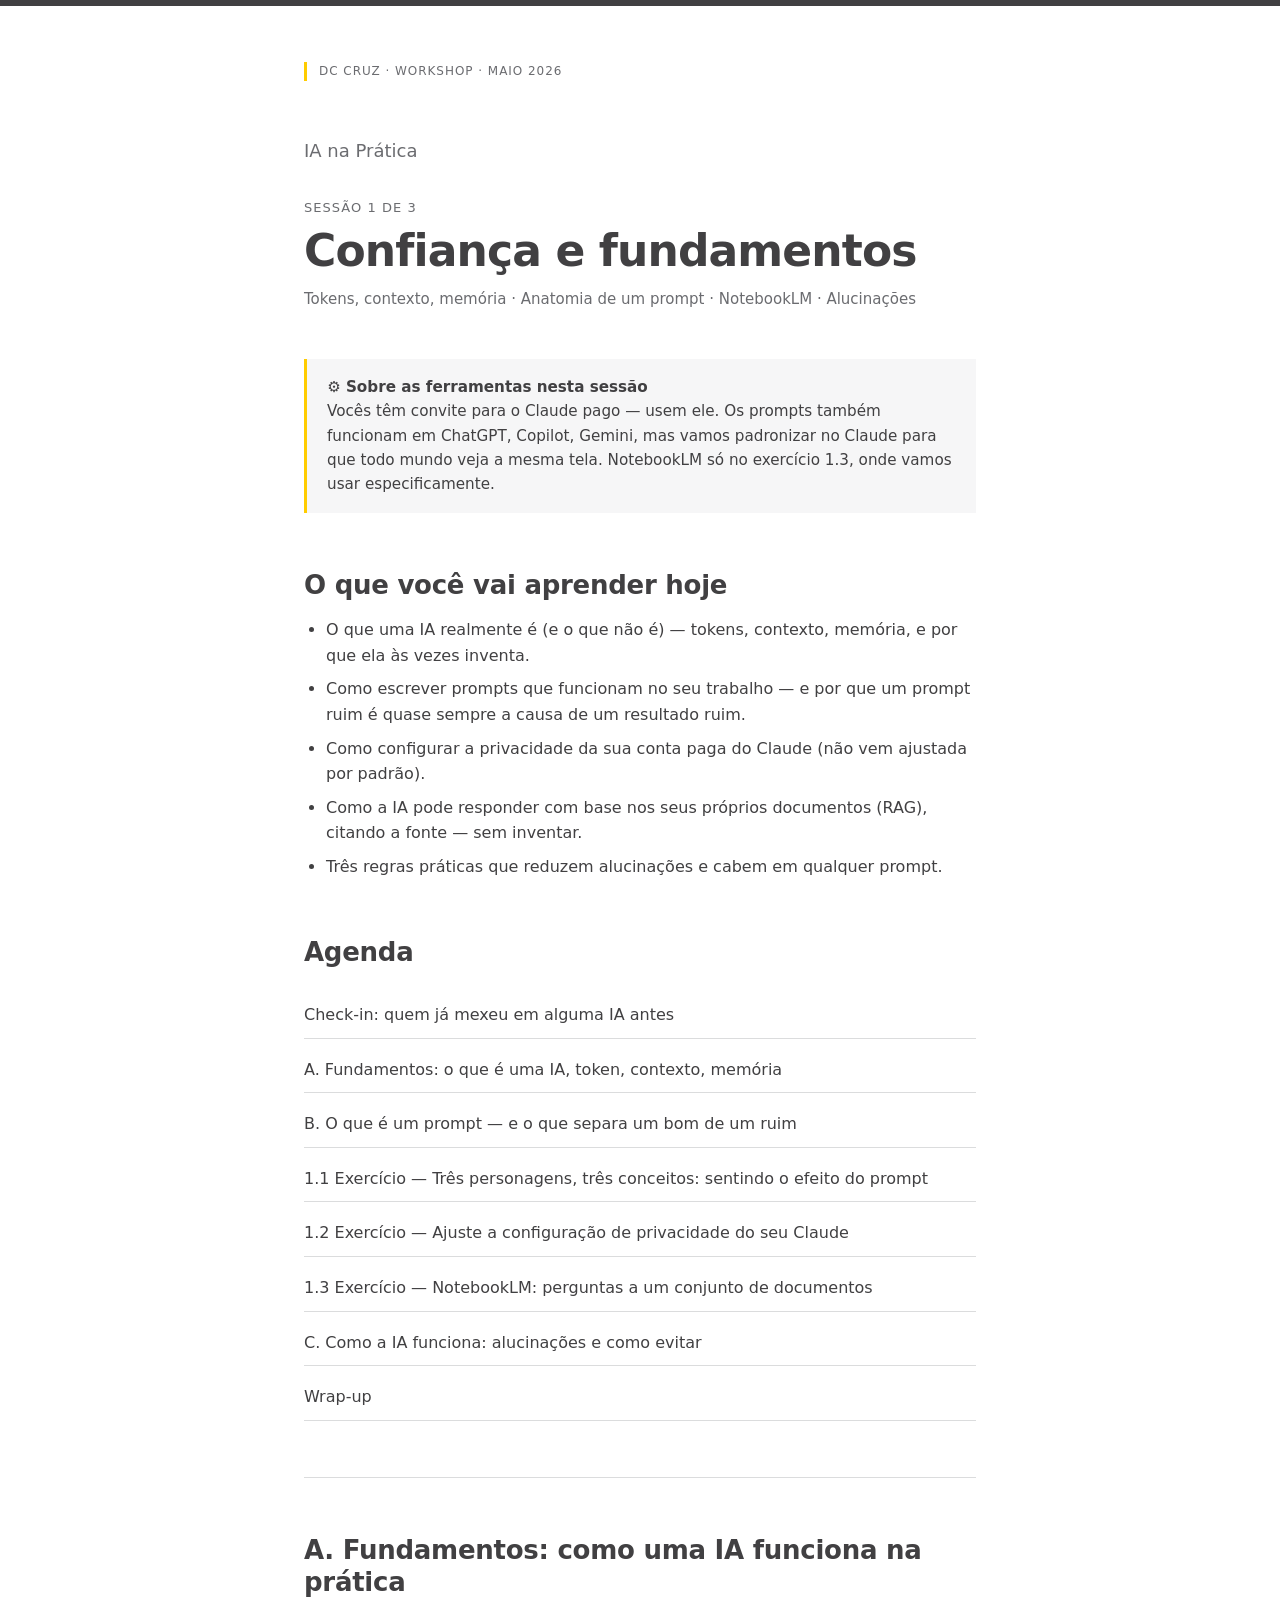
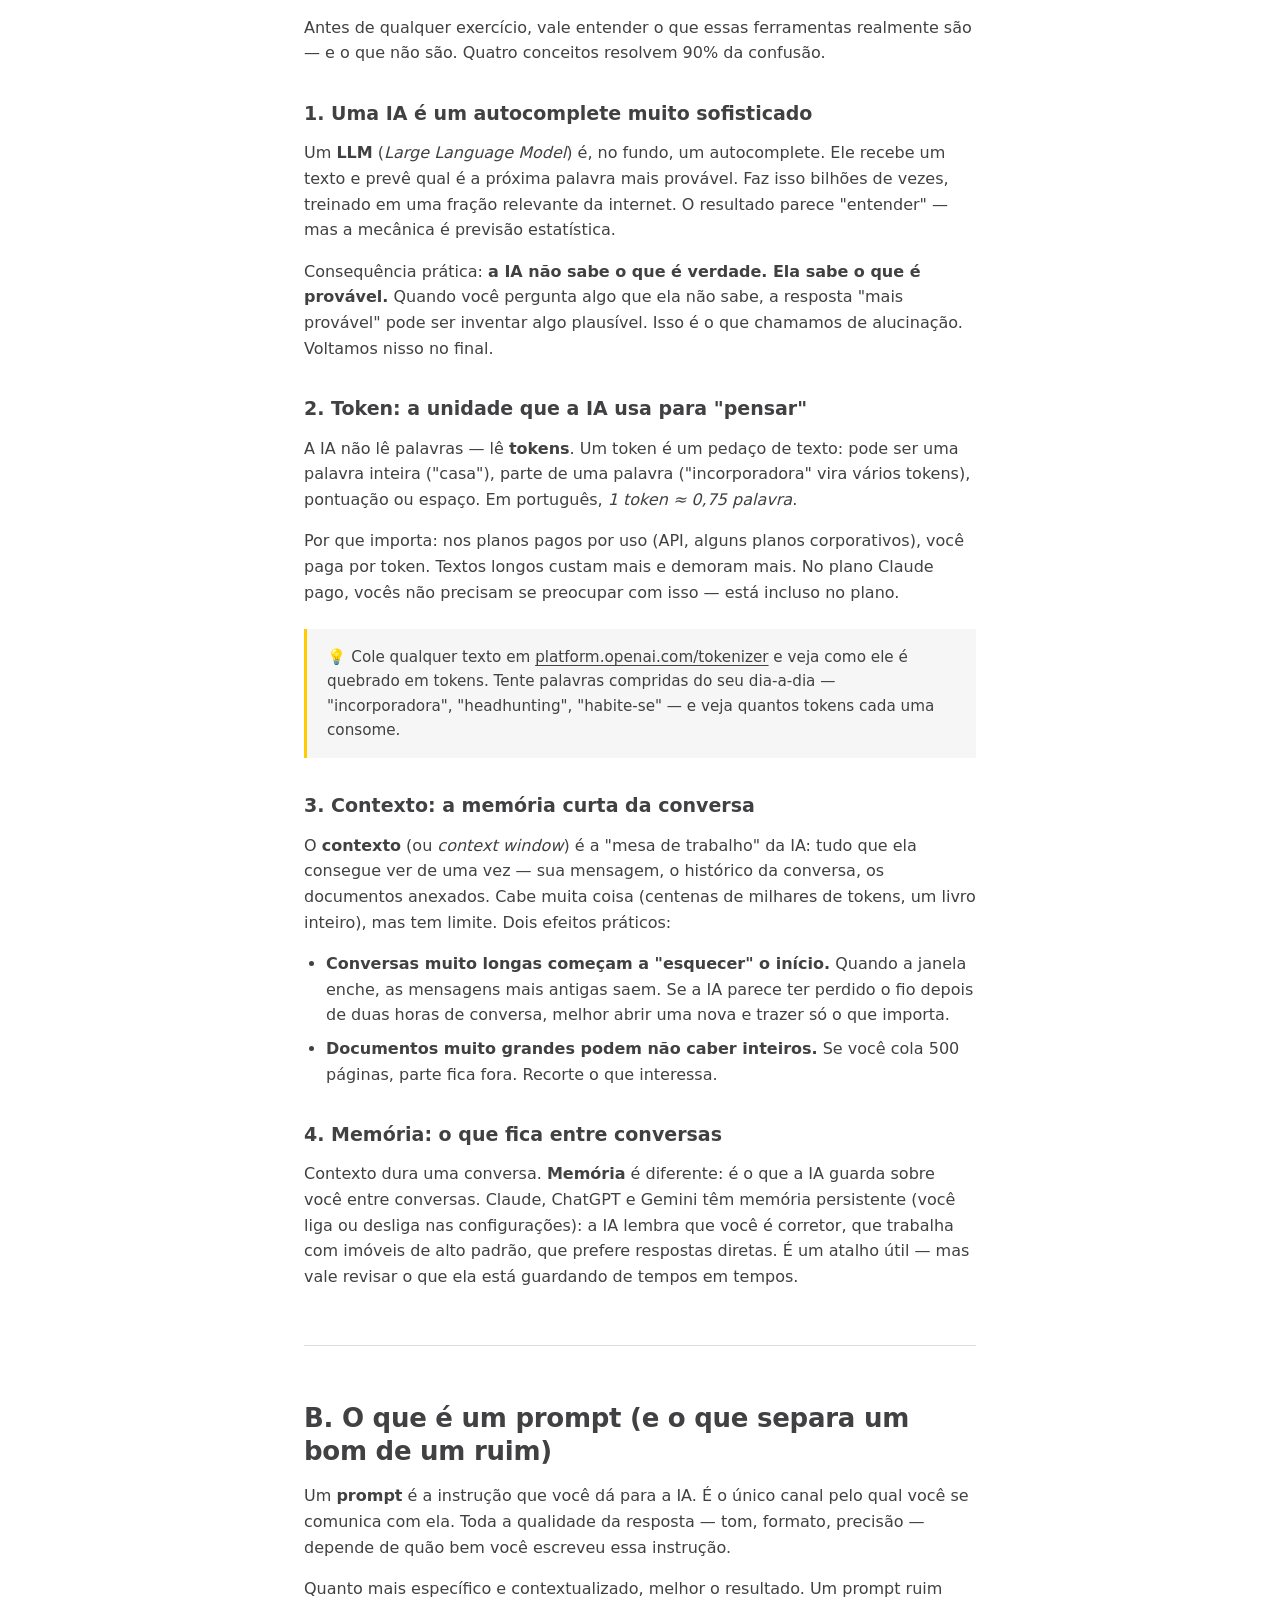
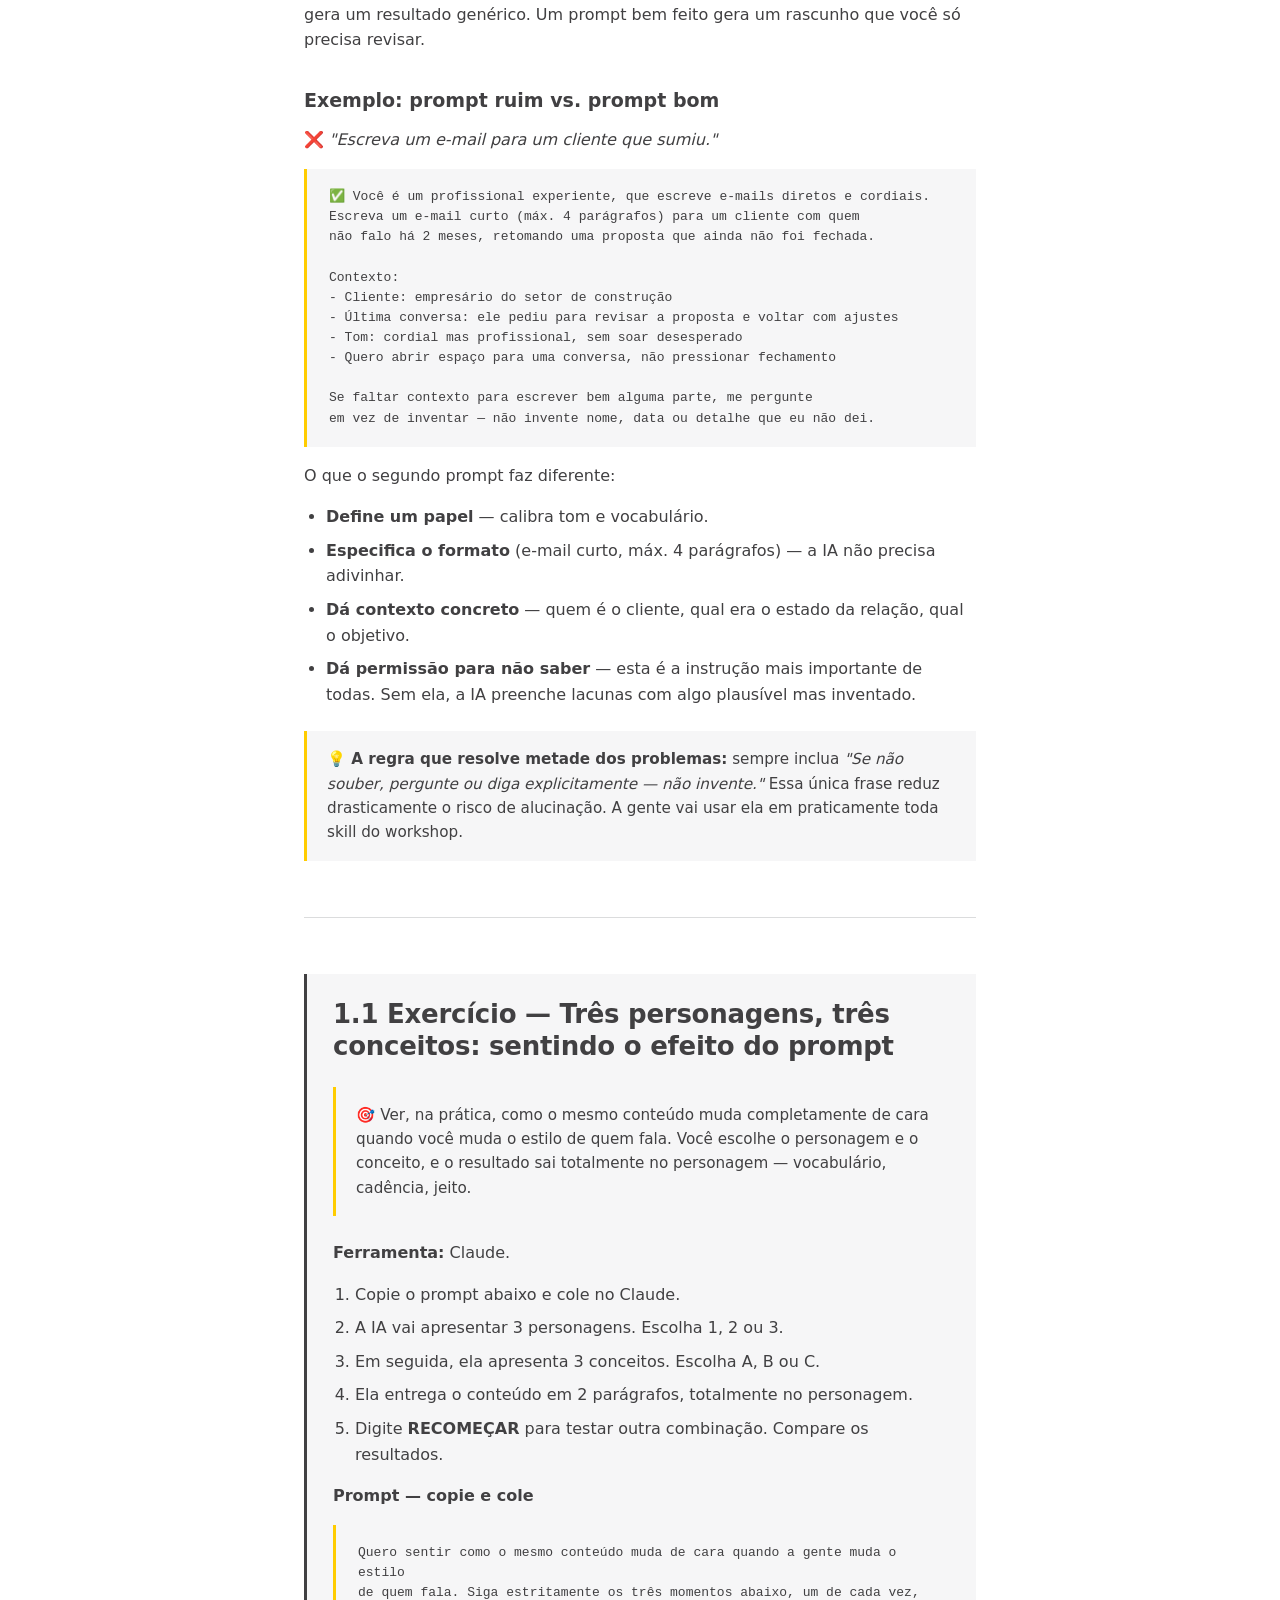
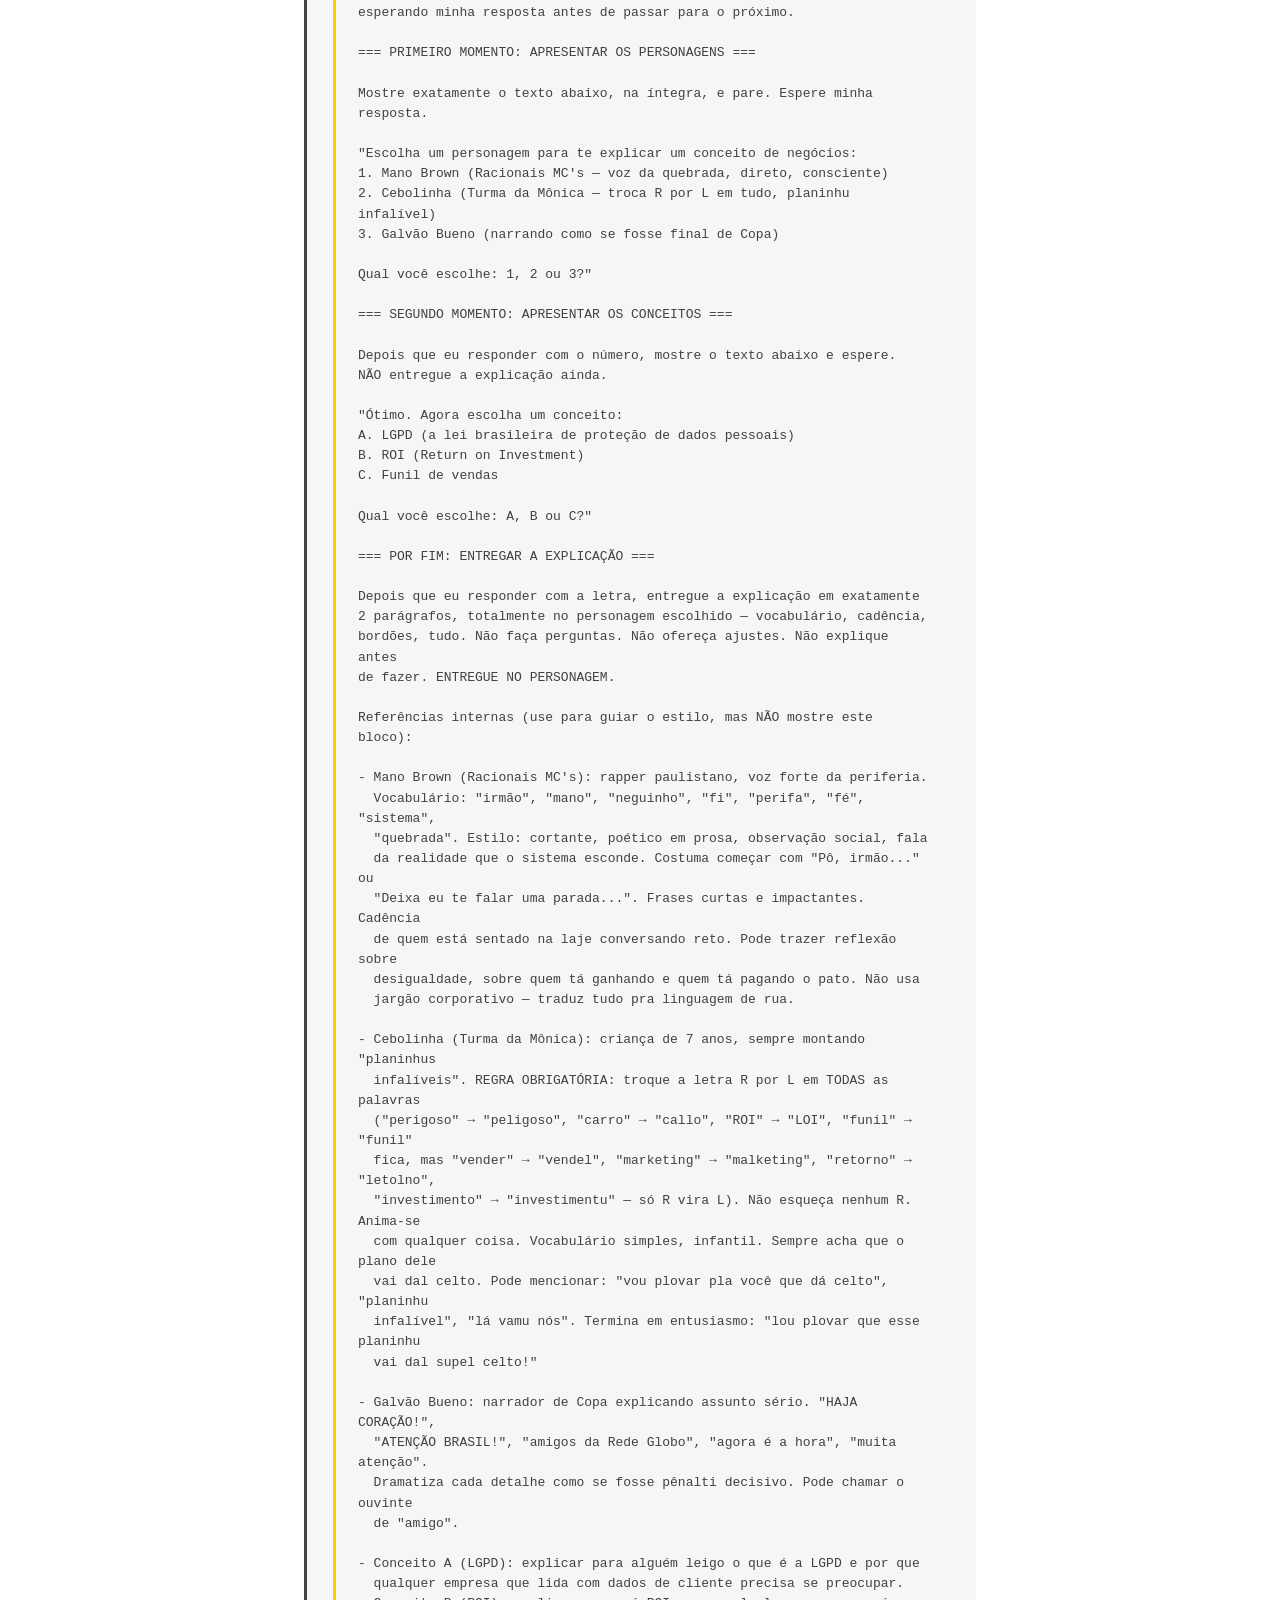
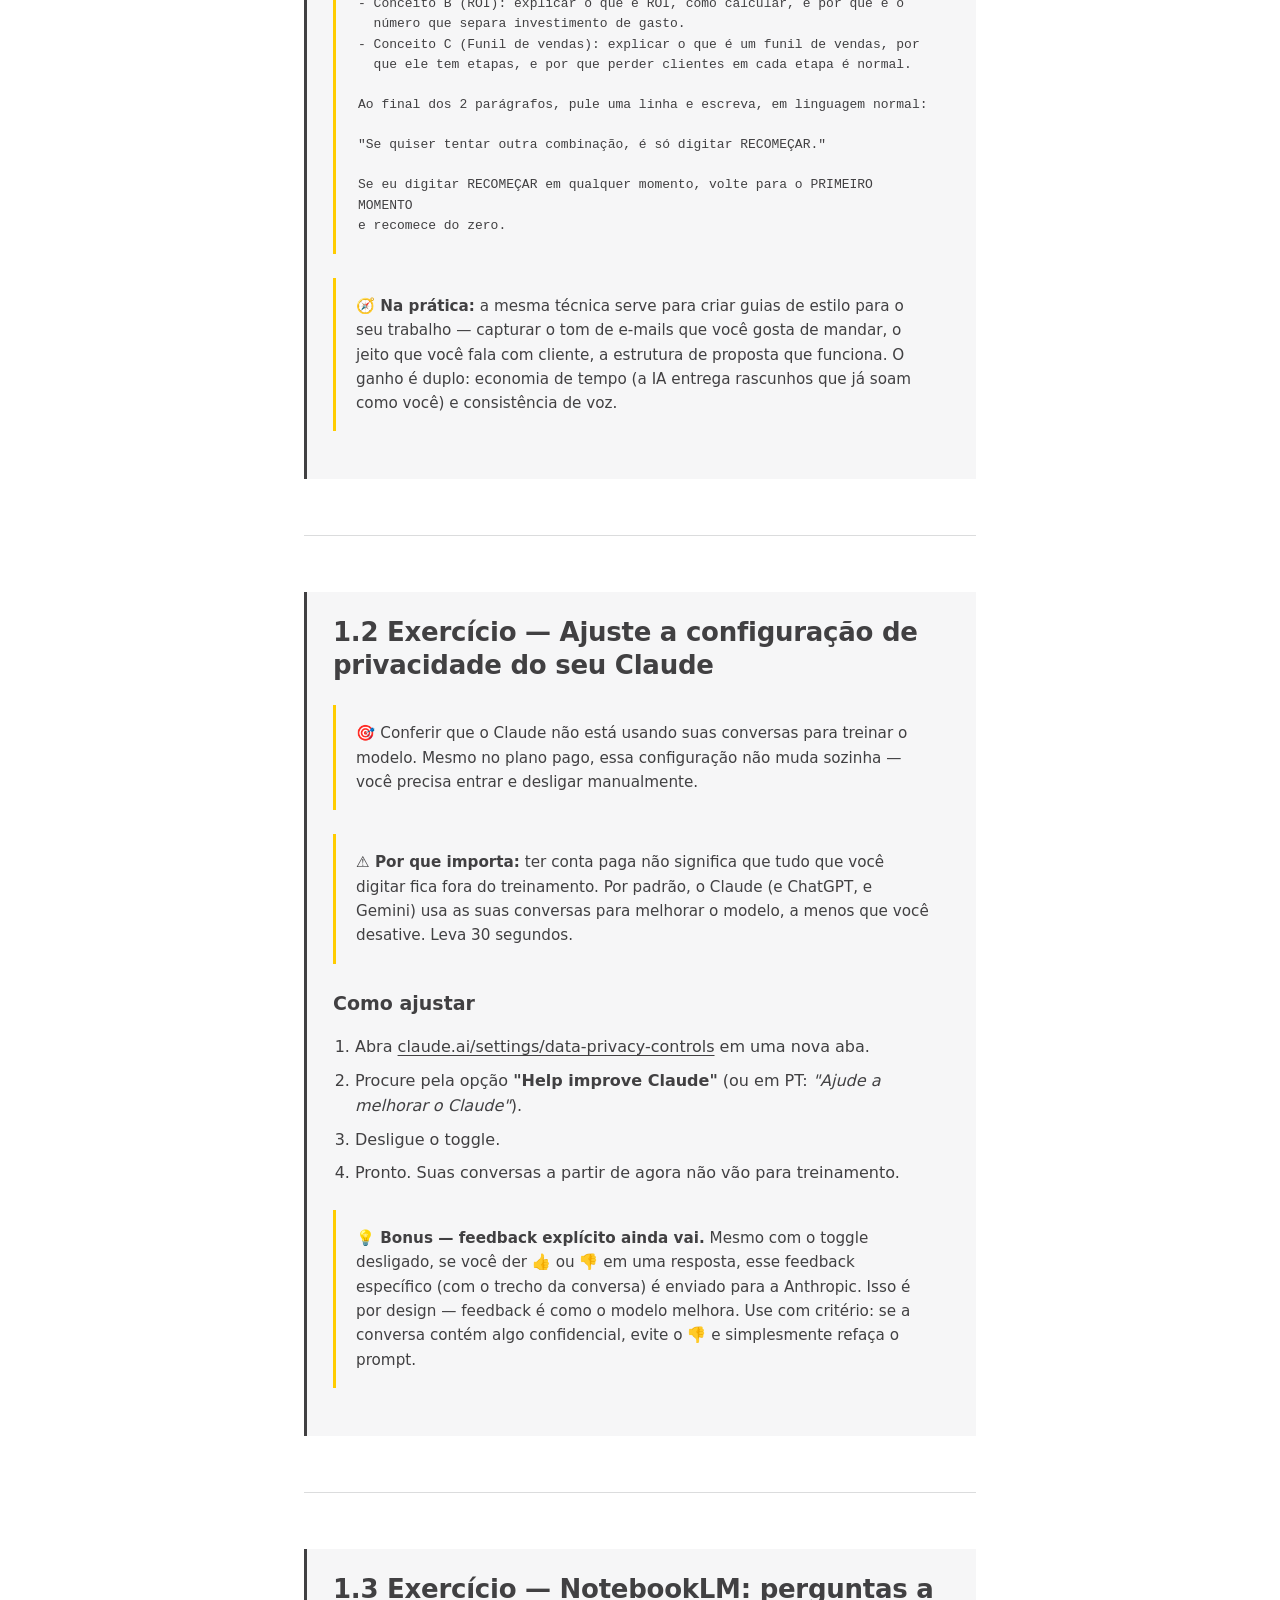
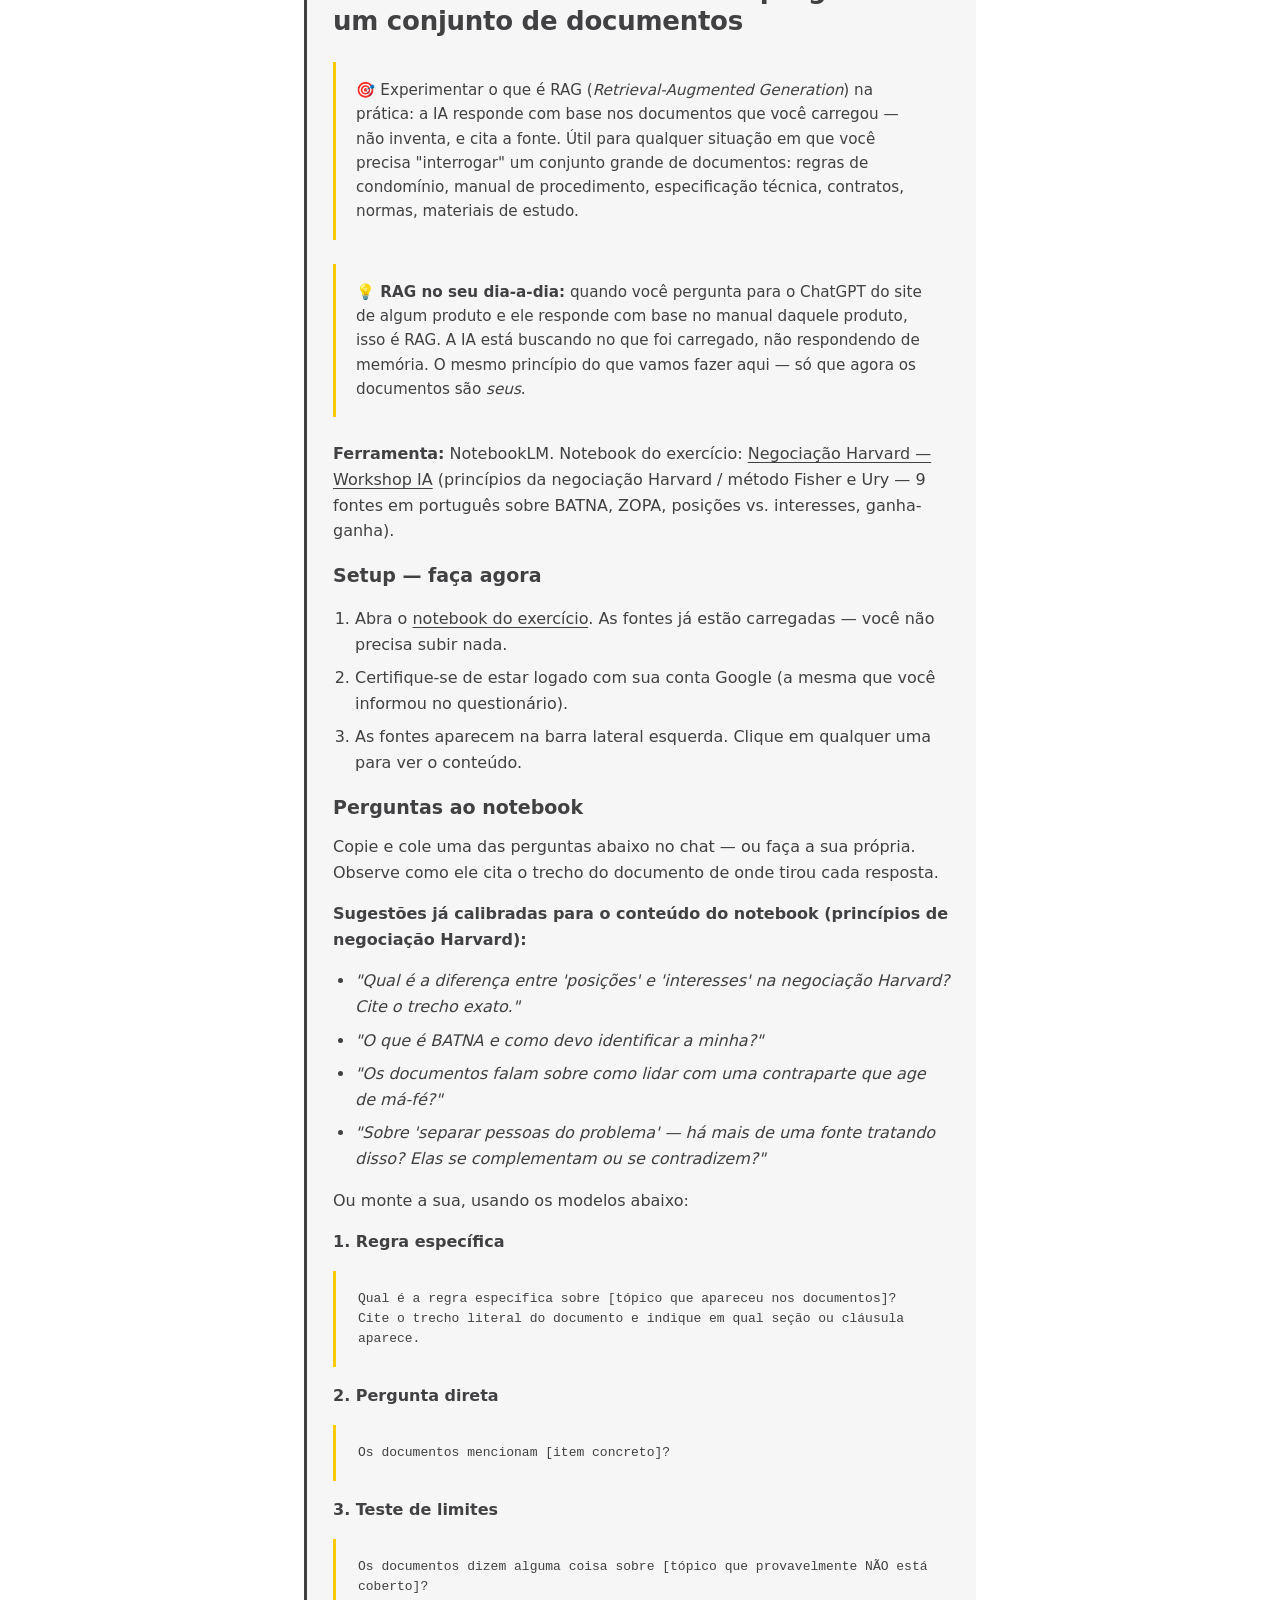
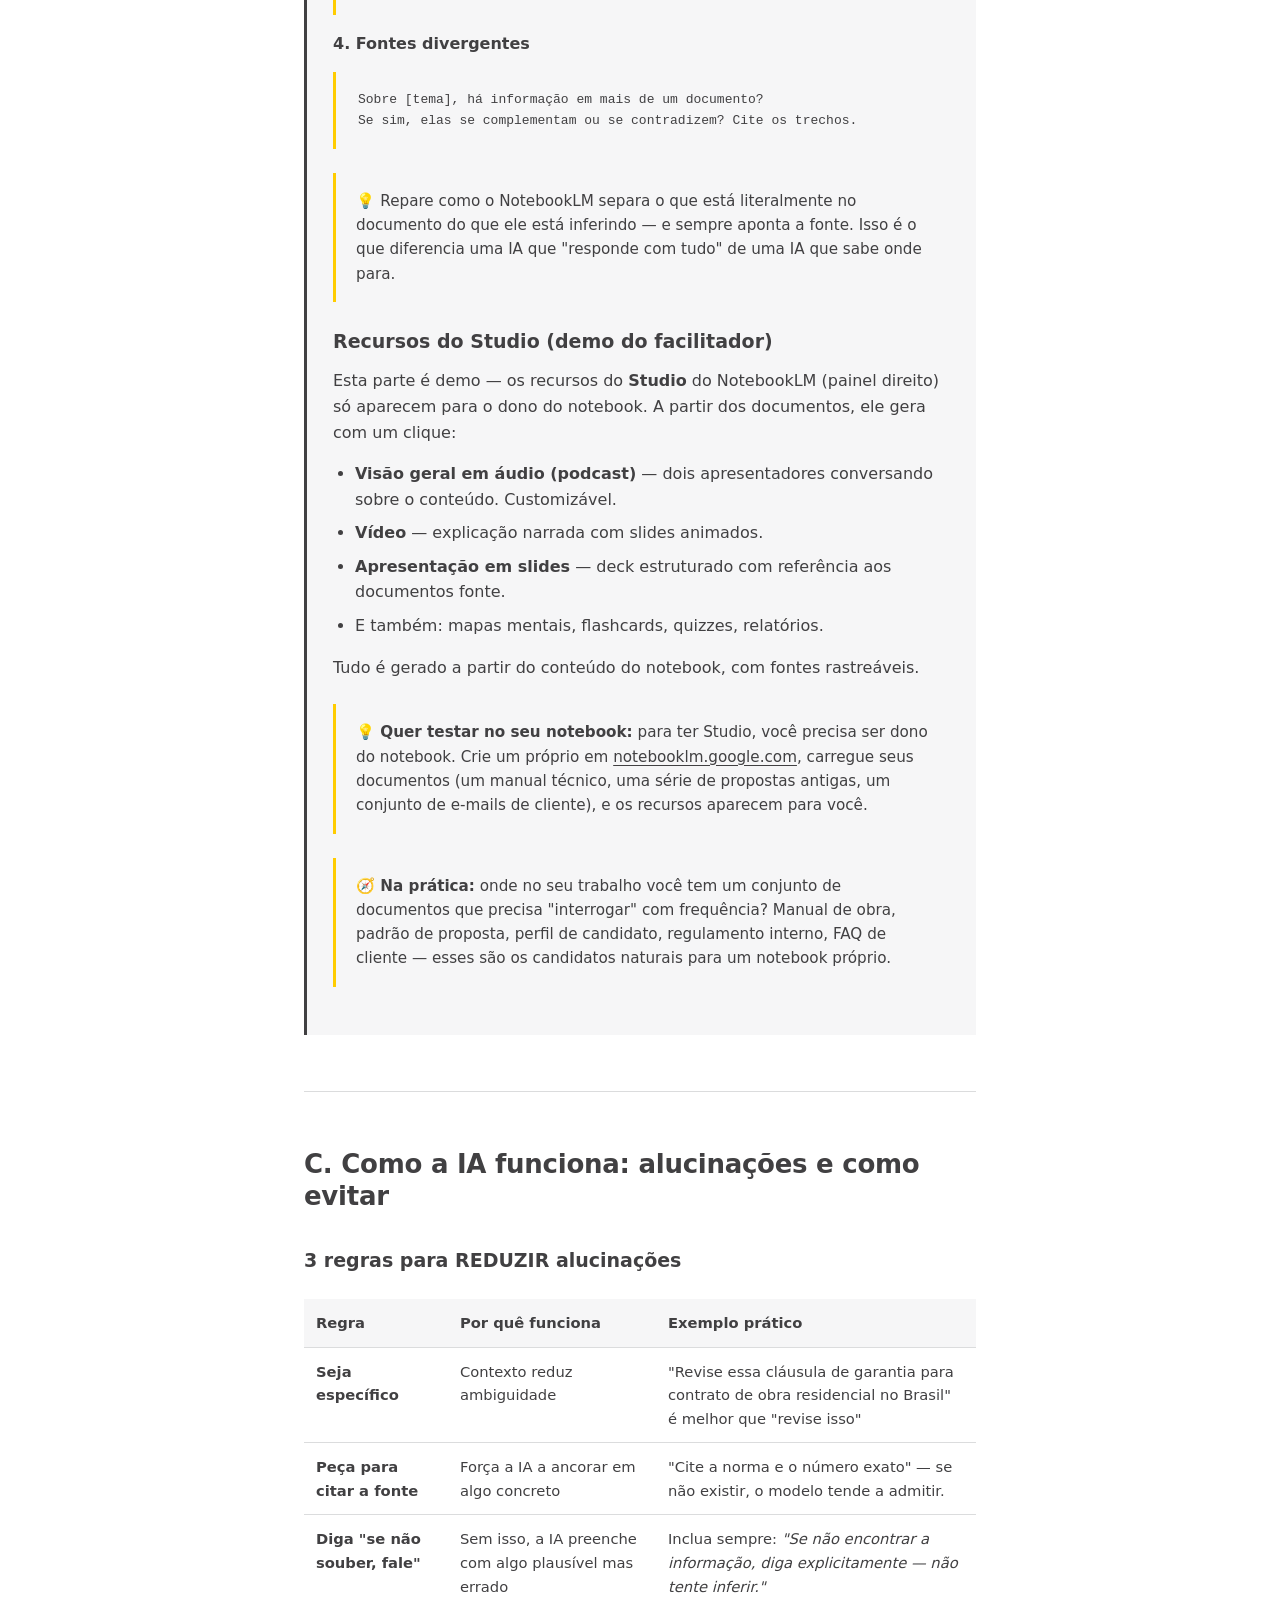
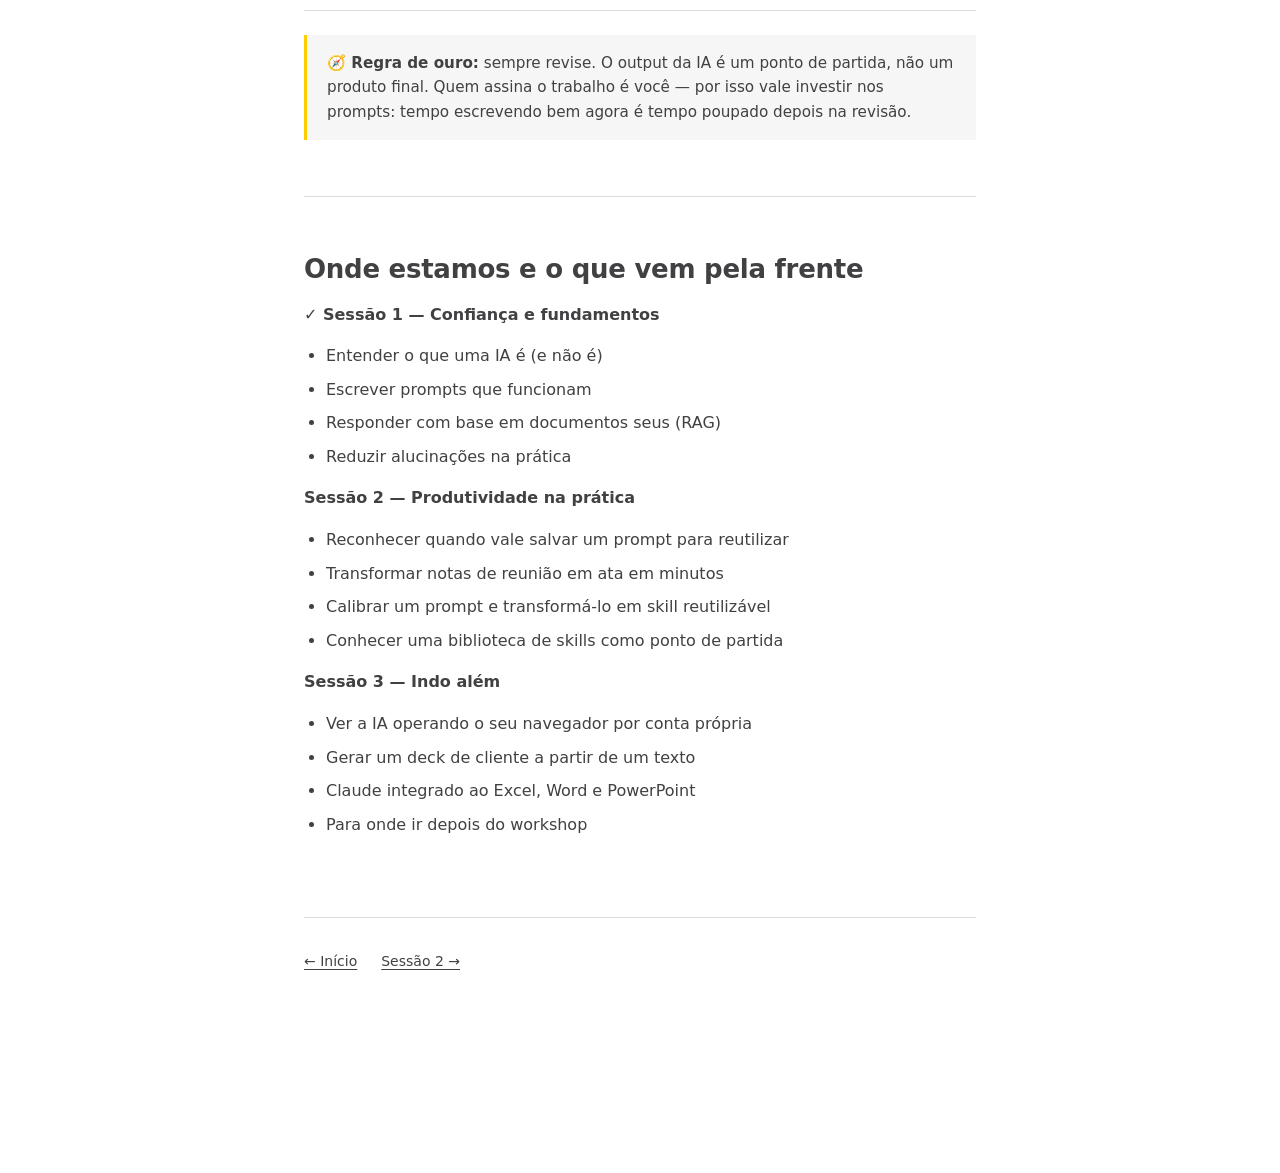
==== sessao-1.html @ 6cf44a45 "Create sessao-1.html" ====
<!DOCTYPE html>
<html lang="pt-BR">
<head>
  <meta charset="UTF-8">
  <meta name="viewport" content="width=device-width, initial-scale=1.0">
  <title>Sessão 1 · IA na Prática</title>
  <link rel="stylesheet" href="style.css">
</head>
<body>
  <div class="brand-bar"></div>
  <main class="container">
    <p class="eyebrow">DC Cruz · Workshop · Maio 2026</p>

    <p class="subtitle">IA na Prática</p>

    <p class="session-indicator">Sessão 1 de 3</p>
    <h1>Confiança e fundamentos</h1>
    <p class="tagline">Tokens, contexto, memória · Anatomia de um prompt · NotebookLM · Alucinações</p>

    <div class="callout callout-config">
      <strong>Sobre as ferramentas nesta sessão</strong><br>
      Vocês têm convite para o Claude pago — usem ele. Os prompts também funcionam em ChatGPT, Copilot, Gemini, mas vamos padronizar no Claude para que todo mundo veja a mesma tela. NotebookLM só no exercício 1.3, onde vamos usar especificamente.
    </div>

    <h2>O que você vai aprender hoje</h2>
    <ul>
      <li>O que uma IA realmente é (e o que não é) — tokens, contexto, memória, e por que ela às vezes inventa.</li>
      <li>Como escrever prompts que funcionam no seu trabalho — e por que um prompt ruim é quase sempre a causa de um resultado ruim.</li>
      <li>Como configurar a privacidade da sua conta paga do Claude (não vem ajustada por padrão).</li>
      <li>Como a IA pode responder com base nos seus próprios documentos (RAG), citando a fonte — sem inventar.</li>
      <li>Três regras práticas que reduzem alucinações e cabem em qualquer prompt.</li>
    </ul>

    <h2>Agenda</h2>
    <ul class="toc">
      <li>Check-in: quem já mexeu em alguma IA antes</li>
      <li><a href="#fundamentos">A. Fundamentos: o que é uma IA, token, contexto, memória</a></li>
      <li><a href="#prompt">B. O que é um prompt — e o que separa um bom de um ruim</a></li>
      <li><a href="#exercicio-1-1">1.1 Exercício — Três personagens, três conceitos: sentindo o efeito do prompt</a></li>
      <li><a href="#exercicio-1-2">1.2 Exercício — Ajuste a configuração de privacidade do seu Claude</a></li>
      <li><a href="#exercicio-1-3">1.3 Exercício — NotebookLM: perguntas a um conjunto de documentos</a></li>
      <li><a href="#alucinacoes">C. Como a IA funciona: alucinações e como evitar</a></li>
      <li>Wrap-up</li>
    </ul>

    <hr>

    <h2 id="fundamentos">A. Fundamentos: como uma IA funciona na prática</h2>

    <p>Antes de qualquer exercício, vale entender o que essas ferramentas realmente são — e o que não são. Quatro conceitos resolvem 90% da confusão.</p>

    <h3>1. Uma IA é um autocomplete muito sofisticado</h3>
    <p>Um <strong>LLM</strong> (<em>Large Language Model</em>) é, no fundo, um autocomplete. Ele recebe um texto e prevê qual é a próxima palavra mais provável. Faz isso bilhões de vezes, treinado em uma fração relevante da internet. O resultado parece "entender" — mas a mecânica é previsão estatística.</p>
    <p>Consequência prática: <strong>a IA não sabe o que é verdade. Ela sabe o que é provável.</strong> Quando você pergunta algo que ela não sabe, a resposta "mais provável" pode ser inventar algo plausível. Isso é o que chamamos de alucinação. Voltamos nisso no final.</p>

    <h3>2. Token: a unidade que a IA usa para "pensar"</h3>
    <p>A IA não lê palavras — lê <strong>tokens</strong>. Um token é um pedaço de texto: pode ser uma palavra inteira ("casa"), parte de uma palavra ("incorporadora" vira vários tokens), pontuação ou espaço. Em português, <em>1 token ≈ 0,75 palavra</em>.</p>
    <p>Por que importa: nos planos pagos por uso (API, alguns planos corporativos), você paga por token. Textos longos custam mais e demoram mais. No plano Claude pago, vocês não precisam se preocupar com isso — está incluso no plano.</p>
    <div class="callout callout-tip">
      Cole qualquer texto em <a href="https://platform.openai.com/tokenizer">platform.openai.com/tokenizer</a> e veja como ele é quebrado em tokens. Tente palavras compridas do seu dia-a-dia — "incorporadora", "headhunting", "habite-se" — e veja quantos tokens cada uma consome.
    </div>

    <h3>3. Contexto: a memória curta da conversa</h3>
    <p>O <strong>contexto</strong> (ou <em>context window</em>) é a "mesa de trabalho" da IA: tudo que ela consegue ver de uma vez — sua mensagem, o histórico da conversa, os documentos anexados. Cabe muita coisa (centenas de milhares de tokens, um livro inteiro), mas tem limite. Dois efeitos práticos:</p>
    <ul>
      <li><strong>Conversas muito longas começam a "esquecer" o início.</strong> Quando a janela enche, as mensagens mais antigas saem. Se a IA parece ter perdido o fio depois de duas horas de conversa, melhor abrir uma nova e trazer só o que importa.</li>
      <li><strong>Documentos muito grandes podem não caber inteiros.</strong> Se você cola 500 páginas, parte fica fora. Recorte o que interessa.</li>
    </ul>

    <h3>4. Memória: o que fica entre conversas</h3>
    <p>Contexto dura uma conversa. <strong>Memória</strong> é diferente: é o que a IA guarda sobre você entre conversas. Claude, ChatGPT e Gemini têm memória persistente (você liga ou desliga nas configurações): a IA lembra que você é corretor, que trabalha com imóveis de alto padrão, que prefere respostas diretas. É um atalho útil — mas vale revisar o que ela está guardando de tempos em tempos.</p>

    <hr>

    <h2 id="prompt">B. O que é um prompt (e o que separa um bom de um ruim)</h2>

    <p>Um <strong>prompt</strong> é a instrução que você dá para a IA. É o único canal pelo qual você se comunica com ela. Toda a qualidade da resposta — tom, formato, precisão — depende de quão bem você escreveu essa instrução.</p>

    <p>Quanto mais específico e contextualizado, melhor o resultado. Um prompt ruim gera um resultado genérico. Um prompt bem feito gera um rascunho que você só precisa revisar.</p>

    <h3>Exemplo: prompt ruim vs. prompt bom</h3>

    <p>❌ <em>"Escreva um e-mail para um cliente que sumiu."</em></p>

    <pre>✅ Você é um profissional experiente, que escreve e-mails diretos e cordiais.
Escreva um e-mail curto (máx. 4 parágrafos) para um cliente com quem
não falo há 2 meses, retomando uma proposta que ainda não foi fechada.

Contexto:
- Cliente: empresário do setor de construção
- Última conversa: ele pediu para revisar a proposta e voltar com ajustes
- Tom: cordial mas profissional, sem soar desesperado
- Quero abrir espaço para uma conversa, não pressionar fechamento

Se faltar contexto para escrever bem alguma parte, me pergunte
em vez de inventar — não invente nome, data ou detalhe que eu não dei.</pre>

    <p>O que o segundo prompt faz diferente:</p>
    <ul>
      <li><strong>Define um papel</strong> — calibra tom e vocabulário.</li>
      <li><strong>Especifica o formato</strong> (e-mail curto, máx. 4 parágrafos) — a IA não precisa adivinhar.</li>
      <li><strong>Dá contexto concreto</strong> — quem é o cliente, qual era o estado da relação, qual o objetivo.</li>
      <li><strong>Dá permissão para não saber</strong> — esta é a instrução mais importante de todas. Sem ela, a IA preenche lacunas com algo plausível mas inventado.</li>
    </ul>

    <div class="callout callout-tip">
      <strong>A regra que resolve metade dos problemas:</strong> sempre inclua <em>"Se não souber, pergunte ou diga explicitamente — não invente."</em> Essa única frase reduz drasticamente o risco de alucinação. A gente vai usar ela em praticamente toda skill do workshop.
    </div>

    <hr>

    <div class="exercise" id="exercicio-1-1">
      <h2>1.1 Exercício — Três personagens, três conceitos: sentindo o efeito do prompt</h2>

      <p class="callout callout-objective">Ver, na prática, como o mesmo conteúdo muda completamente de cara quando você muda o estilo de quem fala. Você escolhe o personagem e o conceito, e o resultado sai totalmente no personagem — vocabulário, cadência, jeito.</p>

      <p><strong>Ferramenta:</strong> Claude.</p>

      <ol>
        <li>Copie o prompt abaixo e cole no Claude.</li>
        <li>A IA vai apresentar 3 personagens. Escolha 1, 2 ou 3.</li>
        <li>Em seguida, ela apresenta 3 conceitos. Escolha A, B ou C.</li>
        <li>Ela entrega o conteúdo em 2 parágrafos, totalmente no personagem.</li>
        <li>Digite <strong>RECOMEÇAR</strong> para testar outra combinação. Compare os resultados.</li>
      </ol>

      <p><strong>Prompt — copie e cole</strong></p>
<pre>Quero sentir como o mesmo conteúdo muda de cara quando a gente muda o estilo
de quem fala. Siga estritamente os três momentos abaixo, um de cada vez,
esperando minha resposta antes de passar para o próximo.

=== PRIMEIRO MOMENTO: APRESENTAR OS PERSONAGENS ===

Mostre exatamente o texto abaixo, na íntegra, e pare. Espere minha resposta.

"Escolha um personagem para te explicar um conceito de negócios:
1. Mano Brown (Racionais MC's — voz da quebrada, direto, consciente)
2. Cebolinha (Turma da Mônica — troca R por L em tudo, planinhu infalível)
3. Galvão Bueno (narrando como se fosse final de Copa)

Qual você escolhe: 1, 2 ou 3?"

=== SEGUNDO MOMENTO: APRESENTAR OS CONCEITOS ===

Depois que eu responder com o número, mostre o texto abaixo e espere.
NÃO entregue a explicação ainda.

"Ótimo. Agora escolha um conceito:
A. LGPD (a lei brasileira de proteção de dados pessoais)
B. ROI (Return on Investment)
C. Funil de vendas

Qual você escolhe: A, B ou C?"

=== POR FIM: ENTREGAR A EXPLICAÇÃO ===

Depois que eu responder com a letra, entregue a explicação em exatamente
2 parágrafos, totalmente no personagem escolhido — vocabulário, cadência,
bordões, tudo. Não faça perguntas. Não ofereça ajustes. Não explique antes
de fazer. ENTREGUE NO PERSONAGEM.

Referências internas (use para guiar o estilo, mas NÃO mostre este bloco):

- Mano Brown (Racionais MC's): rapper paulistano, voz forte da periferia.
  Vocabulário: "irmão", "mano", "neguinho", "fi", "perifa", "fé", "sistema",
  "quebrada". Estilo: cortante, poético em prosa, observação social, fala
  da realidade que o sistema esconde. Costuma começar com "Pô, irmão..." ou
  "Deixa eu te falar uma parada...". Frases curtas e impactantes. Cadência
  de quem está sentado na laje conversando reto. Pode trazer reflexão sobre
  desigualdade, sobre quem tá ganhando e quem tá pagando o pato. Não usa
  jargão corporativo — traduz tudo pra linguagem de rua.

- Cebolinha (Turma da Mônica): criança de 7 anos, sempre montando "planinhus
  infalíveis". REGRA OBRIGATÓRIA: troque a letra R por L em TODAS as palavras
  ("perigoso" → "peligoso", "carro" → "callo", "ROI" → "LOI", "funil" → "funil"
  fica, mas "vender" → "vendel", "marketing" → "malketing", "retorno" → "letolno",
  "investimento" → "investimentu" — só R vira L). Não esqueça nenhum R. Anima-se
  com qualquer coisa. Vocabulário simples, infantil. Sempre acha que o plano dele
  vai dal celto. Pode mencionar: "vou plovar pla você que dá celto", "planinhu
  infalível", "lá vamu nós". Termina em entusiasmo: "lou plovar que esse planinhu
  vai dal supel celto!"

- Galvão Bueno: narrador de Copa explicando assunto sério. "HAJA CORAÇÃO!",
  "ATENÇÃO BRASIL!", "amigos da Rede Globo", "agora é a hora", "muita atenção".
  Dramatiza cada detalhe como se fosse pênalti decisivo. Pode chamar o ouvinte
  de "amigo".

- Conceito A (LGPD): explicar para alguém leigo o que é a LGPD e por que
  qualquer empresa que lida com dados de cliente precisa se preocupar.
- Conceito B (ROI): explicar o que é ROI, como calcular, e por que é o
  número que separa investimento de gasto.
- Conceito C (Funil de vendas): explicar o que é um funil de vendas, por
  que ele tem etapas, e por que perder clientes em cada etapa é normal.

Ao final dos 2 parágrafos, pule uma linha e escreva, em linguagem normal:

"Se quiser tentar outra combinação, é só digitar RECOMEÇAR."

Se eu digitar RECOMEÇAR em qualquer momento, volte para o PRIMEIRO MOMENTO
e recomece do zero.</pre>

      <div class="callout callout-context">
        <strong>Na prática:</strong> a mesma técnica serve para criar guias de estilo para o seu trabalho — capturar o tom de e-mails que você gosta de mandar, o jeito que você fala com cliente, a estrutura de proposta que funciona. O ganho é duplo: economia de tempo (a IA entrega rascunhos que já soam como você) e consistência de voz.
      </div>
    </div>

    <hr>

    <div class="exercise" id="exercicio-1-2">
      <h2>1.2 Exercício — Ajuste a configuração de privacidade do seu Claude</h2>

      <p class="callout callout-objective">Conferir que o Claude não está usando suas conversas para treinar o modelo. Mesmo no plano pago, essa configuração não muda sozinha — você precisa entrar e desligar manualmente.</p>

      <div class="callout callout-warn">
        <strong>Por que importa:</strong> ter conta paga não significa que tudo que você digitar fica fora do treinamento. Por padrão, o Claude (e ChatGPT, e Gemini) usa as suas conversas para melhorar o modelo, a menos que você desative. Leva 30 segundos.
      </div>

      <h3>Como ajustar</h3>
      <ol>
        <li>Abra <a href="https://claude.ai/settings/data-privacy-controls">claude.ai/settings/data-privacy-controls</a> em uma nova aba.</li>
        <li>Procure pela opção <strong>"Help improve Claude"</strong> (ou em PT: <em>"Ajude a melhorar o Claude"</em>).</li>
        <li>Desligue o toggle.</li>
        <li>Pronto. Suas conversas a partir de agora não vão para treinamento.</li>
      </ol>

      <div class="callout callout-tip">
        <strong>Bonus — feedback explícito ainda vai.</strong> Mesmo com o toggle desligado, se você der 👍 ou 👎 em uma resposta, esse feedback específico (com o trecho da conversa) é enviado para a Anthropic. Isso é por design — feedback é como o modelo melhora. Use com critério: se a conversa contém algo confidencial, evite o 👎 e simplesmente refaça o prompt.
      </div>
    </div>

    <hr>

    <div class="exercise" id="exercicio-1-3">
      <h2>1.3 Exercício — NotebookLM: perguntas a um conjunto de documentos</h2>

      <p class="callout callout-objective">Experimentar o que é RAG (<em>Retrieval-Augmented Generation</em>) na prática: a IA responde com base nos documentos que você carregou — não inventa, e cita a fonte. Útil para qualquer situação em que você precisa "interrogar" um conjunto grande de documentos: regras de condomínio, manual de procedimento, especificação técnica, contratos, normas, materiais de estudo.</p>

      <div class="callout callout-tip">
        <strong>RAG no seu dia-a-dia:</strong> quando você pergunta para o ChatGPT do site de algum produto e ele responde com base no manual daquele produto, isso é RAG. A IA está buscando no que foi carregado, não respondendo de memória. O mesmo princípio do que vamos fazer aqui — só que agora os documentos são <em>seus</em>.
      </div>

      <p><strong>Ferramenta:</strong> NotebookLM. Notebook do exercício: <a href="https://notebooklm.google.com/notebook/55f906ba-b227-4eda-af3d-2be4a6c63e9b">Negociação Harvard — Workshop IA</a> (princípios da negociação Harvard / método Fisher e Ury — 9 fontes em português sobre BATNA, ZOPA, posições vs. interesses, ganha-ganha).</p>

      <h3>Setup — faça agora</h3>
      <ol>
        <li>Abra o <a href="https://notebooklm.google.com/notebook/55f906ba-b227-4eda-af3d-2be4a6c63e9b">notebook do exercício</a>. As fontes já estão carregadas — você não precisa subir nada.</li>
        <li>Certifique-se de estar logado com sua conta Google (a mesma que você informou no questionário).</li>
        <li>As fontes aparecem na barra lateral esquerda. Clique em qualquer uma para ver o conteúdo.</li>
      </ol>

      <h3>Perguntas ao notebook</h3>
      <p>Copie e cole uma das perguntas abaixo no chat — ou faça a sua própria. Observe como ele cita o trecho do documento de onde tirou cada resposta.</p>

      <p><strong>Sugestões já calibradas para o conteúdo do notebook (princípios de negociação Harvard):</strong></p>
      <ul>
        <li><em>"Qual é a diferença entre 'posições' e 'interesses' na negociação Harvard? Cite o trecho exato."</em></li>
        <li><em>"O que é BATNA e como devo identificar a minha?"</em></li>
        <li><em>"Os documentos falam sobre como lidar com uma contraparte que age de má-fé?"</em></li>
        <li><em>"Sobre 'separar pessoas do problema' — há mais de uma fonte tratando disso? Elas se complementam ou se contradizem?"</em></li>
      </ul>

      <p>Ou monte a sua, usando os modelos abaixo:</p>

      <p><strong>1. Regra específica</strong></p>
      <pre>Qual é a regra específica sobre [tópico que apareceu nos documentos]?
Cite o trecho literal do documento e indique em qual seção ou cláusula aparece.</pre>

      <p><strong>2. Pergunta direta</strong></p>
      <pre>Os documentos mencionam [item concreto]?</pre>

      <p><strong>3. Teste de limites</strong></p>
      <pre>Os documentos dizem alguma coisa sobre [tópico que provavelmente NÃO está coberto]?</pre>

      <p><strong>4. Fontes divergentes</strong></p>
      <pre>Sobre [tema], há informação em mais de um documento?
Se sim, elas se complementam ou se contradizem? Cite os trechos.</pre>

      <div class="callout callout-tip">
        Repare como o NotebookLM separa o que está literalmente no documento do que ele está inferindo — e sempre aponta a fonte. Isso é o que diferencia uma IA que "responde com tudo" de uma IA que sabe onde para.
      </div>

      <h3>Recursos do Studio (demo do facilitador)</h3>
      <p>Esta parte é demo — os recursos do <strong>Studio</strong> do NotebookLM (painel direito) só aparecem para o dono do notebook. A partir dos documentos, ele gera com um clique:</p>
      <ul>
        <li><strong>Visão geral em áudio (podcast)</strong> — dois apresentadores conversando sobre o conteúdo. Customizável.</li>
        <li><strong>Vídeo</strong> — explicação narrada com slides animados.</li>
        <li><strong>Apresentação em slides</strong> — deck estruturado com referência aos documentos fonte.</li>
        <li>E também: mapas mentais, flashcards, quizzes, relatórios.</li>
      </ul>
      <p>Tudo é gerado a partir do conteúdo do notebook, com fontes rastreáveis.</p>

      <div class="callout callout-tip">
        <strong>Quer testar no seu notebook:</strong> para ter Studio, você precisa ser dono do notebook. Crie um próprio em <a href="https://notebooklm.google.com">notebooklm.google.com</a>, carregue seus documentos (um manual técnico, uma série de propostas antigas, um conjunto de e-mails de cliente), e os recursos aparecem para você.
      </div>

      <div class="callout callout-context">
        <strong>Na prática:</strong> onde no seu trabalho você tem um conjunto de documentos que precisa "interrogar" com frequência? Manual de obra, padrão de proposta, perfil de candidato, regulamento interno, FAQ de cliente — esses são os candidatos naturais para um notebook próprio.
      </div>
    </div>

    <hr>

    <h2 id="alucinacoes">C. Como a IA funciona: alucinações e como evitar</h2>

    <h3>3 regras para REDUZIR alucinações</h3>
    <table>
      <thead>
        <tr><th>Regra</th><th>Por quê funciona</th><th>Exemplo prático</th></tr>
      </thead>
      <tbody>
        <tr>
          <td><strong>Seja específico</strong></td>
          <td>Contexto reduz ambiguidade</td>
          <td>"Revise essa cláusula de garantia para contrato de obra residencial no Brasil" é melhor que "revise isso"</td>
        </tr>
        <tr>
          <td><strong>Peça para citar a fonte</strong></td>
          <td>Força a IA a ancorar em algo concreto</td>
          <td>"Cite a norma e o número exato" — se não existir, o modelo tende a admitir.</td>
        </tr>
        <tr>
          <td><strong>Diga "se não souber, fale"</strong></td>
          <td>Sem isso, a IA preenche com algo plausível mas errado</td>
          <td>Inclua sempre: <em>"Se não encontrar a informação, diga explicitamente — não tente inferir."</em></td>
        </tr>
      </tbody>
    </table>

    <div class="callout callout-context">
      <strong>Regra de ouro:</strong> sempre revise. O output da IA é um ponto de partida, não um produto final. Quem assina o trabalho é você — por isso vale investir nos prompts: tempo escrevendo bem agora é tempo poupado depois na revisão.
    </div>

    <hr>

    <h2>Onde estamos e o que vem pela frente</h2>

    <p><strong>✓ Sessão 1 — Confiança e fundamentos</strong></p>
    <ul>
      <li>Entender o que uma IA é (e não é)</li>
      <li>Escrever prompts que funcionam</li>
      <li>Responder com base em documentos seus (RAG)</li>
      <li>Reduzir alucinações na prática</li>
    </ul>

    <p><strong>Sessão 2 — Produtividade na prática</strong></p>
    <ul>
      <li>Reconhecer quando vale salvar um prompt para reutilizar</li>
      <li>Transformar notas de reunião em ata em minutos</li>
      <li>Calibrar um prompt e transformá-lo em skill reutilizável</li>
      <li>Conhecer uma biblioteca de skills como ponto de partida</li>
    </ul>

    <p><strong>Sessão 3 — Indo além</strong></p>
    <ul>
      <li>Ver a IA operando o seu navegador por conta própria</li>
      <li>Gerar um deck de cliente a partir de um texto</li>
      <li>Claude integrado ao Excel, Word e PowerPoint</li>
      <li>Para onde ir depois do workshop</li>
    </ul>

    <nav class="session-nav">
      <a href="index.html">← Início</a>
      <a href="sessao-2.html">Sessão 2 →</a>
    </nav>
  </main>
</body>
</html>
---- style.css ----
/* Workshop de IA — shared styles (charcoal / gold / white) */

:root {
  --charcoal: #414042;
  --charcoal-soft: #6b6c70;
  --charcoal-faint: #a0a1a4;
  --gray-light: #dbdcdd;
  --gray-bg: #f6f6f7;
  --gold: #ffcc00;
  --white: #ffffff;
  --max-width: 720px;
}

* { box-sizing: border-box; }

html, body {
  margin: 0;
  padding: 0;
}

body {
  font-family: 'Segoe UI', system-ui, -apple-system, BlinkMacSystemFont, sans-serif;
  color: var(--charcoal);
  background: var(--white);
  line-height: 1.6;
  -webkit-font-smoothing: antialiased;
  -moz-osx-font-smoothing: grayscale;
}

.brand-bar {
  background: var(--charcoal);
  height: 6px;
}

.container {
  max-width: var(--max-width);
  margin: 0 auto;
  padding: 56px 24px 120px;
}

.eyebrow {
  font-size: 12px;
  letter-spacing: 0.08em;
  text-transform: uppercase;
  color: var(--charcoal-soft);
  margin: 0 0 56px;
  border-left: 3px solid var(--gold);
  padding-left: 12px;
}

h1 {
  font-size: 44px;
  font-weight: 700;
  margin: 0 0 12px;
  letter-spacing: -0.02em;
  line-height: 1.1;
}

h2 {
  font-size: 26px;
  font-weight: 700;
  margin: 56px 0 16px;
  letter-spacing: -0.01em;
  line-height: 1.25;
}

h3 {
  font-size: 19px;
  font-weight: 700;
  margin: 32px 0 12px;
}

p { margin: 0 0 16px; }

.subtitle {
  font-size: 18px;
  color: var(--charcoal-soft);
  margin: 0 0 8px;
}

.subtitle-strong {
  font-size: 22px;
  font-weight: 600;
  color: var(--charcoal);
  margin: 0 0 40px;
}

.session-indicator {
  font-size: 13px;
  color: var(--charcoal-soft);
  text-transform: uppercase;
  letter-spacing: 0.08em;
  margin: 32px 0 8px;
}

.tagline {
  font-size: 15px;
  color: var(--charcoal-soft);
  margin: 0 0 48px;
}

hr {
  border: none;
  border-top: 1px solid var(--gray-light);
  margin: 56px 0;
}

a { color: var(--charcoal); text-decoration: underline; text-underline-offset: 3px; }
a:hover { color: var(--charcoal-soft); }

code {
  background: var(--gray-bg);
  padding: 2px 6px;
  border-radius: 3px;
  font-size: 0.9em;
  font-family: 'SF Mono', 'Menlo', 'Consolas', monospace;
}

pre {
  background: var(--gray-bg);
  border-left: 3px solid var(--gold);
  padding: 18px 22px;
  overflow-x: auto;
  white-space: pre-wrap;
  word-wrap: break-word;
  font-family: 'SF Mono', 'Menlo', 'Consolas', monospace;
  font-size: 13px;
  line-height: 1.55;
  margin: 16px 0;
}

.callout {
  background: var(--gray-bg);
  border-left: 3px solid var(--gold);
  padding: 16px 20px;
  margin: 24px 0;
  font-size: 0.95em;
}

.callout-tip::before { content: "💡 "; font-weight: 600; }
.callout-warn::before { content: "⚠ "; font-weight: 600; }
.callout-config::before { content: "⚙ "; font-weight: 600; }
.callout-objective::before { content: "🎯 "; font-weight: 600; }
.callout-context::before { content: "🧭 "; font-weight: 600; }

.toc {
  list-style: none;
  padding: 0;
  margin: 24px 0 56px;
}

.toc li {
  padding: 10px 0;
  border-bottom: 1px solid var(--gray-light);
}

.toc a { text-decoration: none; }
.toc a:hover { text-decoration: underline; }

ul, ol { padding-left: 22px; }
ul li, ol li { margin-bottom: 8px; }

table {
  border-collapse: collapse;
  width: 100%;
  margin: 24px 0;
  font-size: 0.92em;
}

th, td {
  text-align: left;
  padding: 12px;
  border-bottom: 1px solid var(--gray-light);
  vertical-align: top;
}

th { background: var(--gray-bg); font-weight: 600; }

.exercise {
  background: var(--gray-bg);
  padding: 24px 26px;
  margin: 40px 0;
  border-left: 3px solid var(--charcoal);
}

.exercise h2,
.exercise h3 { margin-top: 0; }

nav.session-nav {
  display: flex;
  flex-wrap: wrap;
  gap: 24px;
  margin-top: 80px;
  padding-top: 32px;
  border-top: 1px solid var(--gray-light);
  font-size: 14px;
}

.session-cards {
  display: grid;
  gap: 16px;
  margin: 40px 0;
}

.session-card {
  display: block;
  padding: 20px 24px;
  background: var(--gray-bg);
  border-left: 3px solid var(--gold);
  text-decoration: none;
  color: var(--charcoal);
  transition: background 0.15s;
}

.session-card:hover {
  background: var(--gray-light);
}

.session-card-num {
  font-size: 12px;
  text-transform: uppercase;
  letter-spacing: 0.08em;
  color: var(--charcoal-soft);
  margin-bottom: 4px;
}

.session-card-title {
  font-size: 18px;
  font-weight: 600;
  margin-bottom: 6px;
}

.session-card-desc {
  font-size: 14px;
  color: var(--charcoal-soft);
}

.footer-note {
  font-size: 12px;
  color: var(--charcoal-faint);
  margin-top: 80px;
  text-align: center;
}

@media (max-width: 600px) {
  .container { padding: 40px 20px 80px; }
  h1 { font-size: 32px; }
  h2 { font-size: 22px; }
}
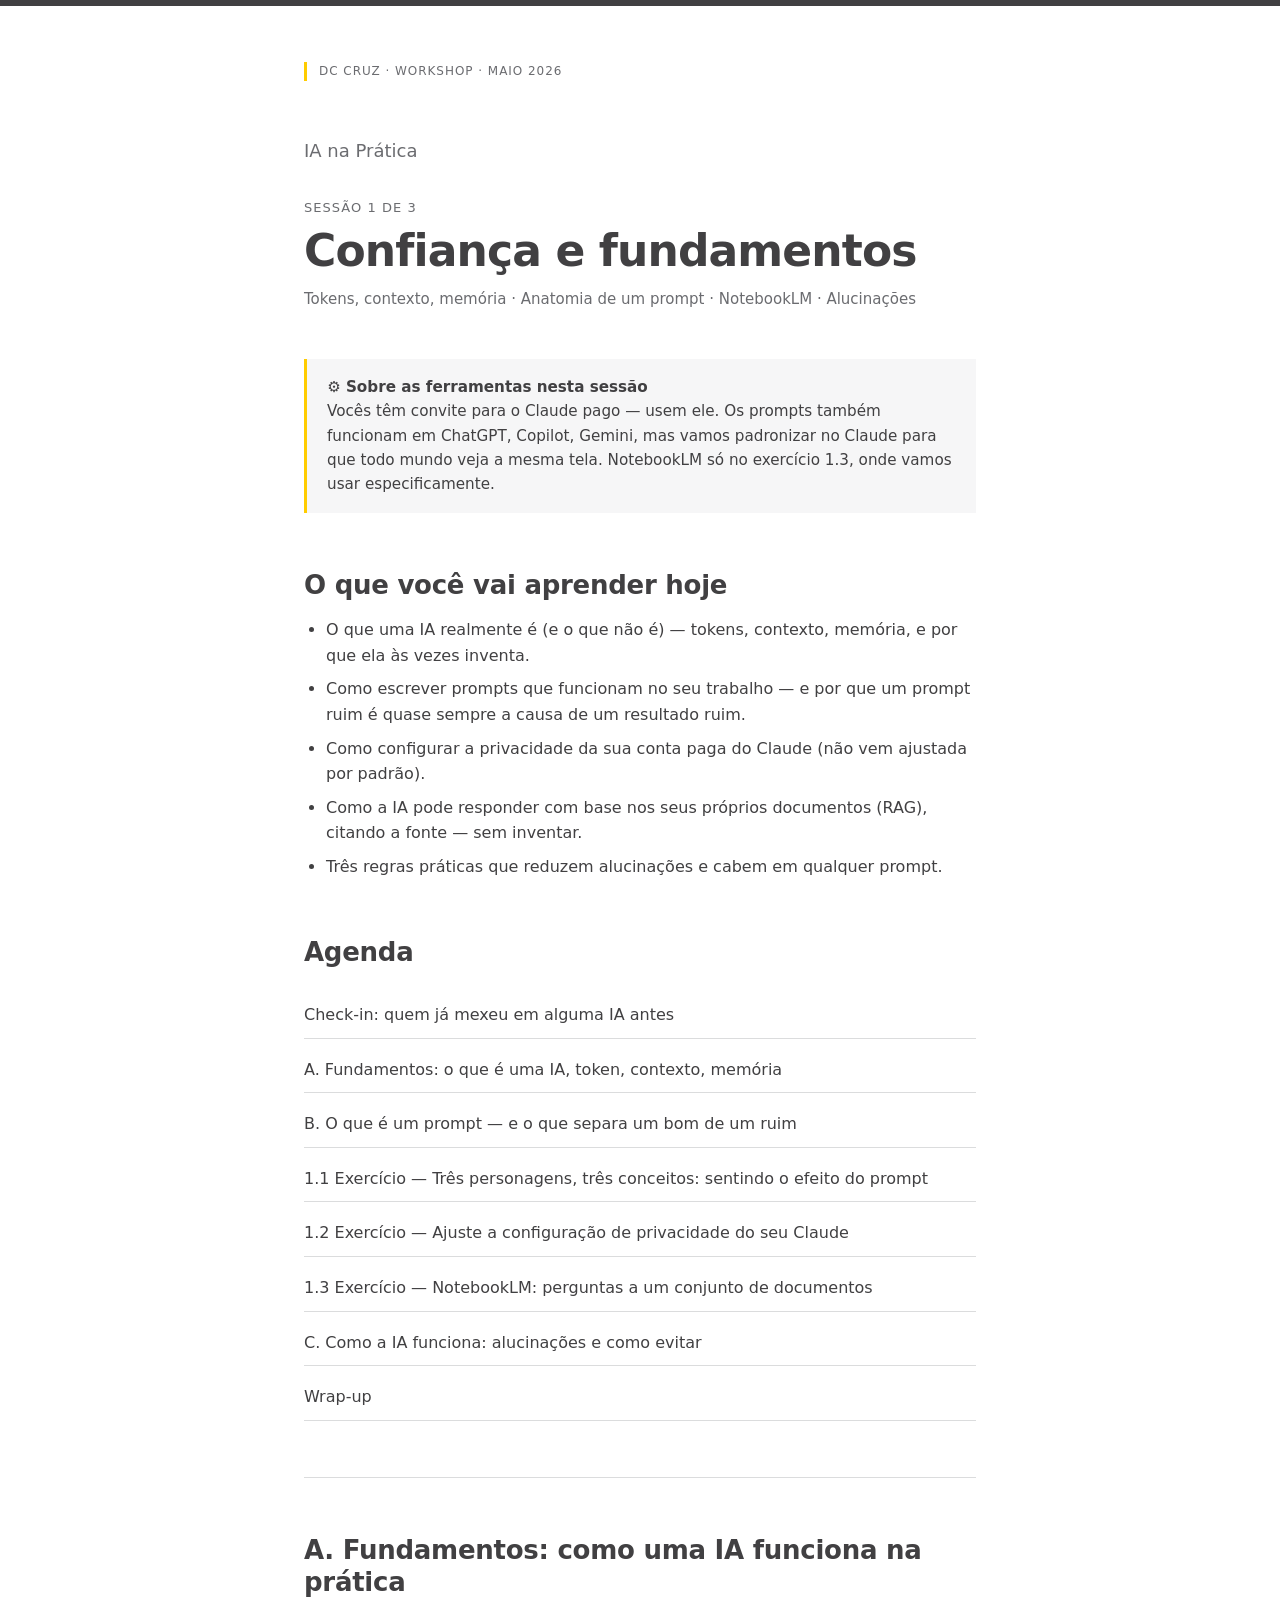
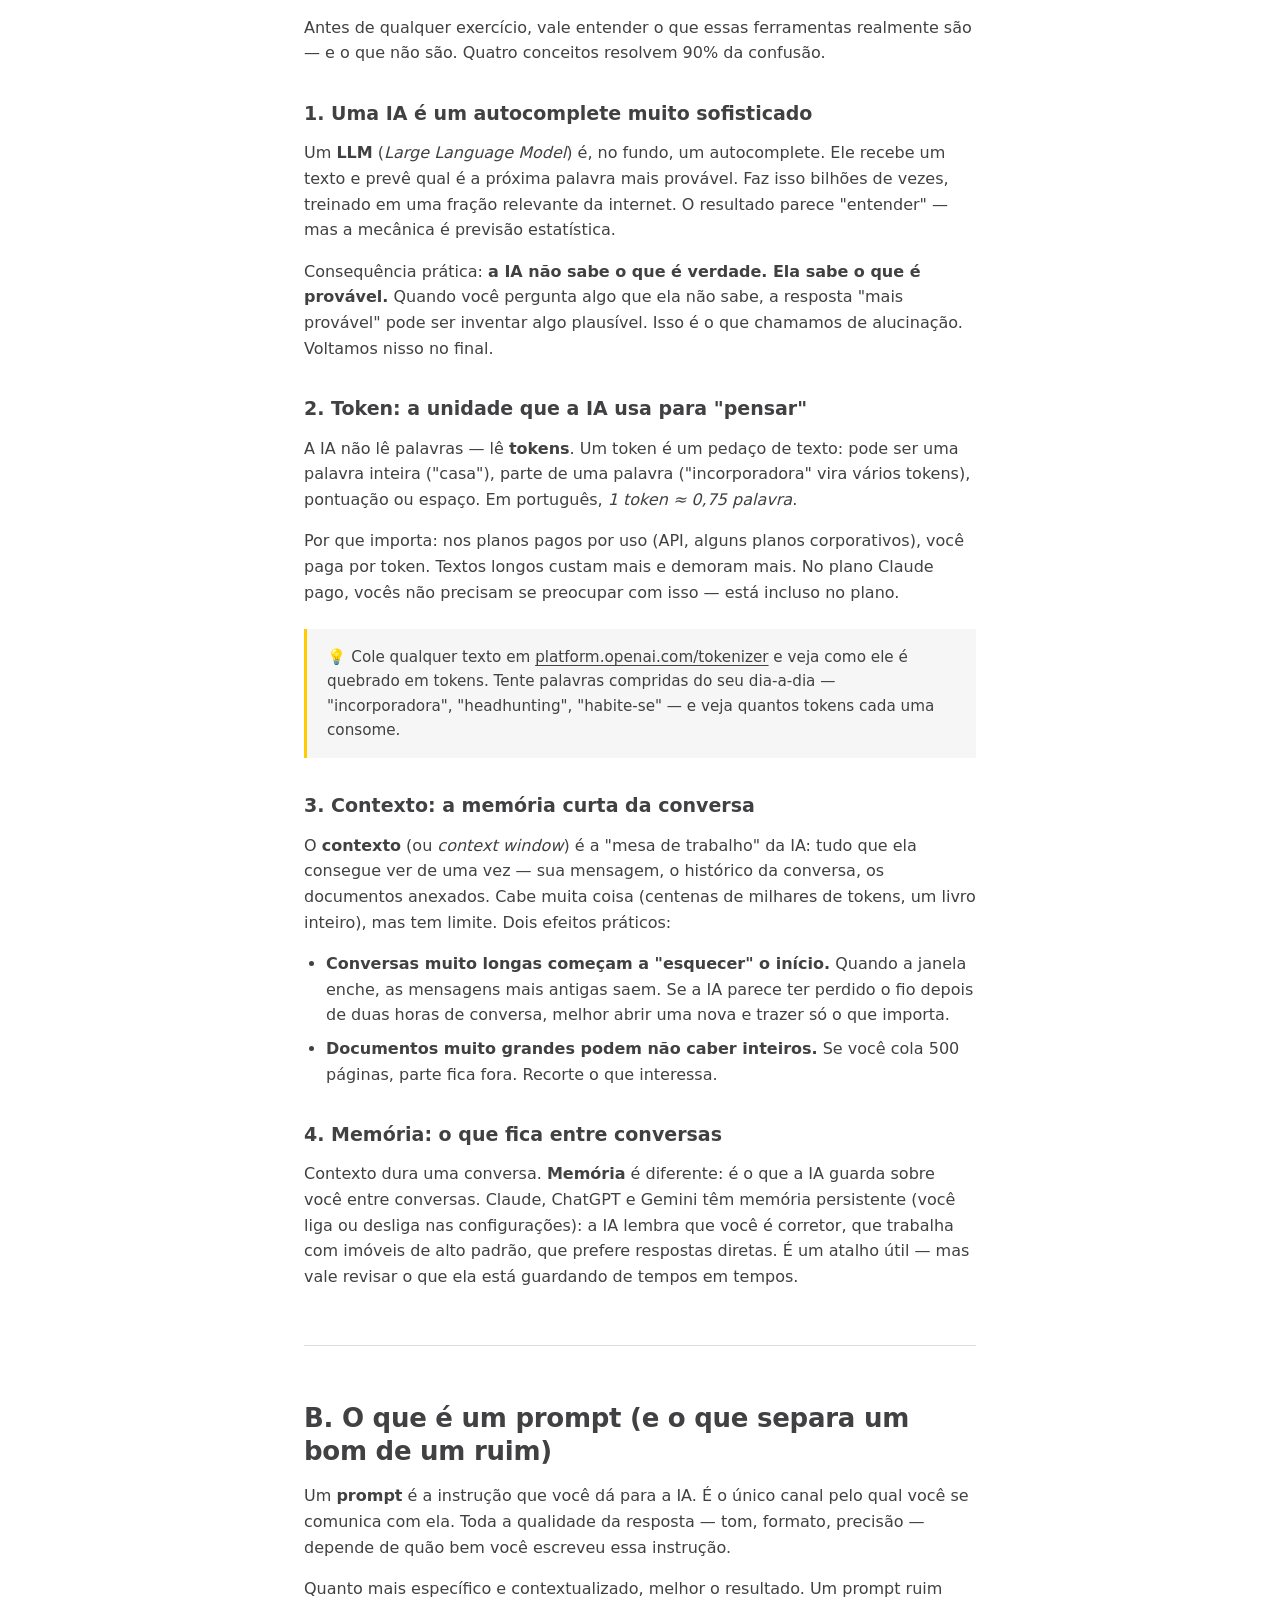
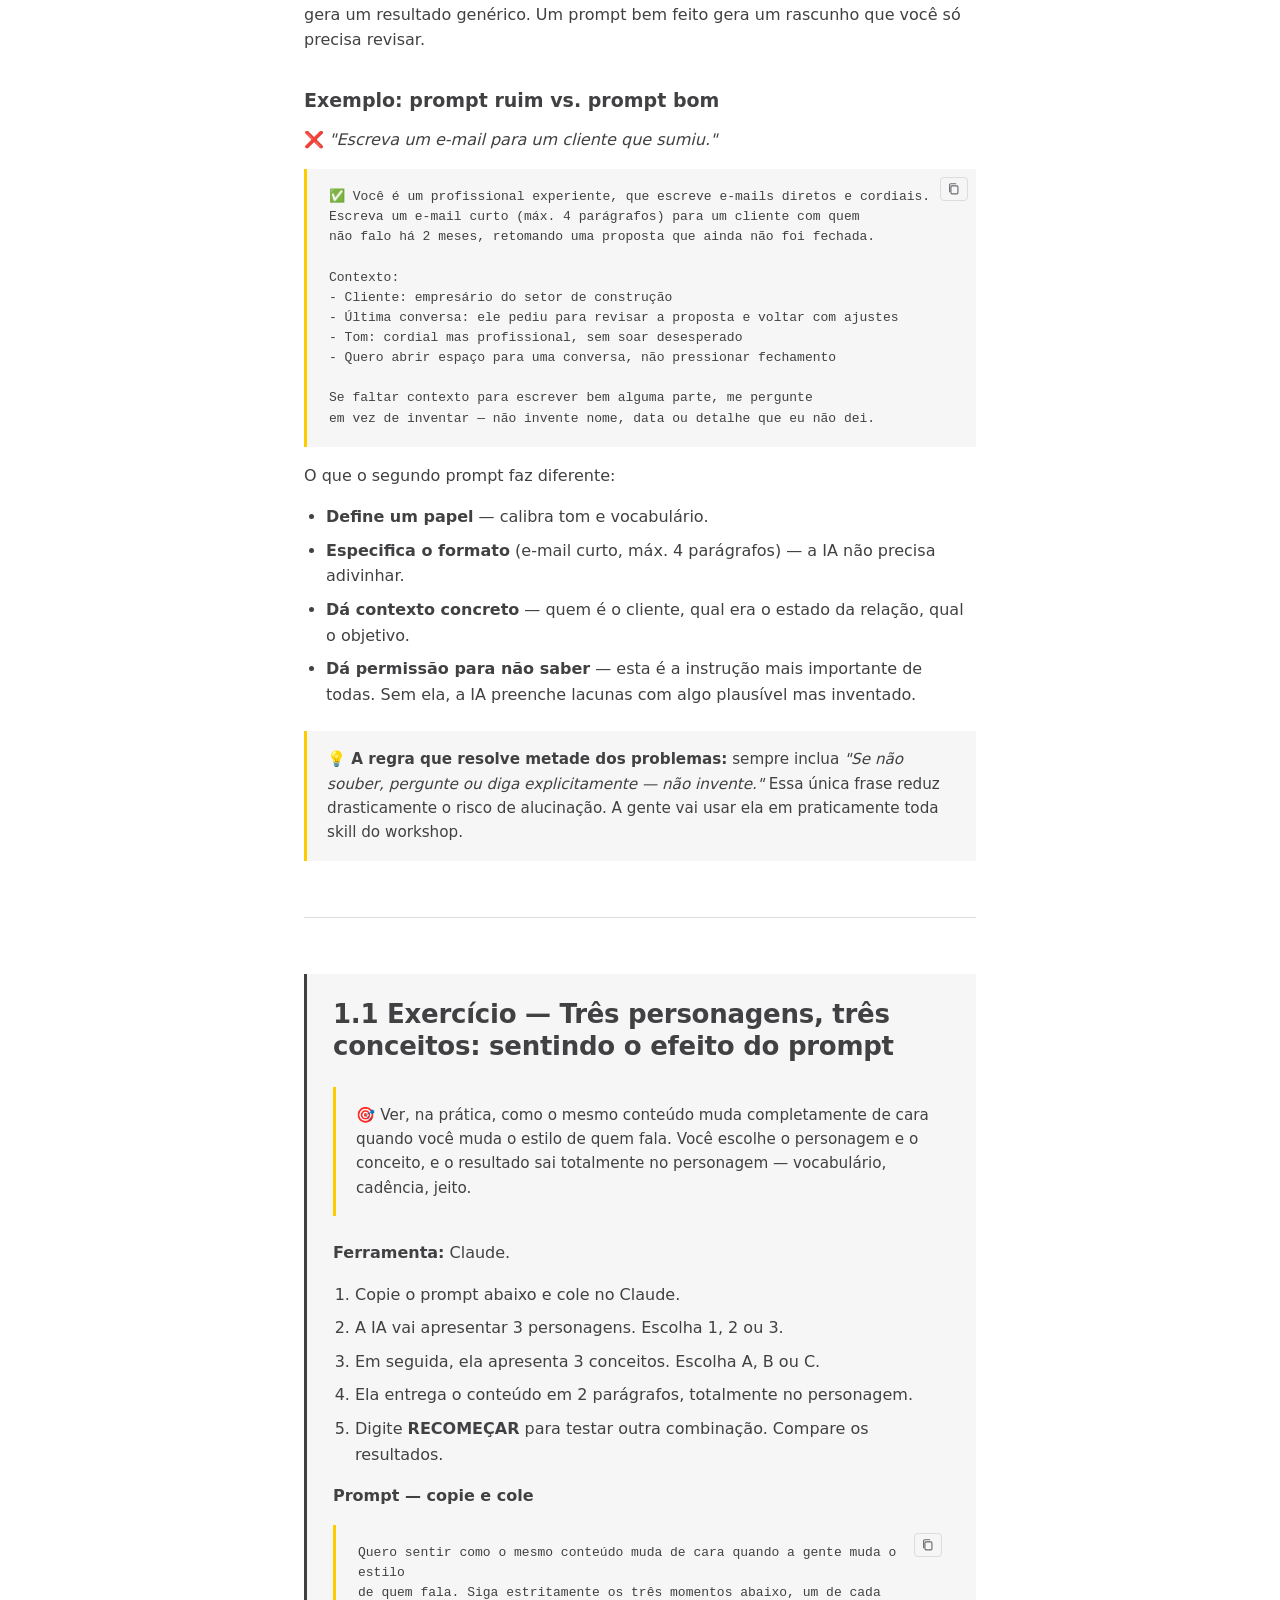
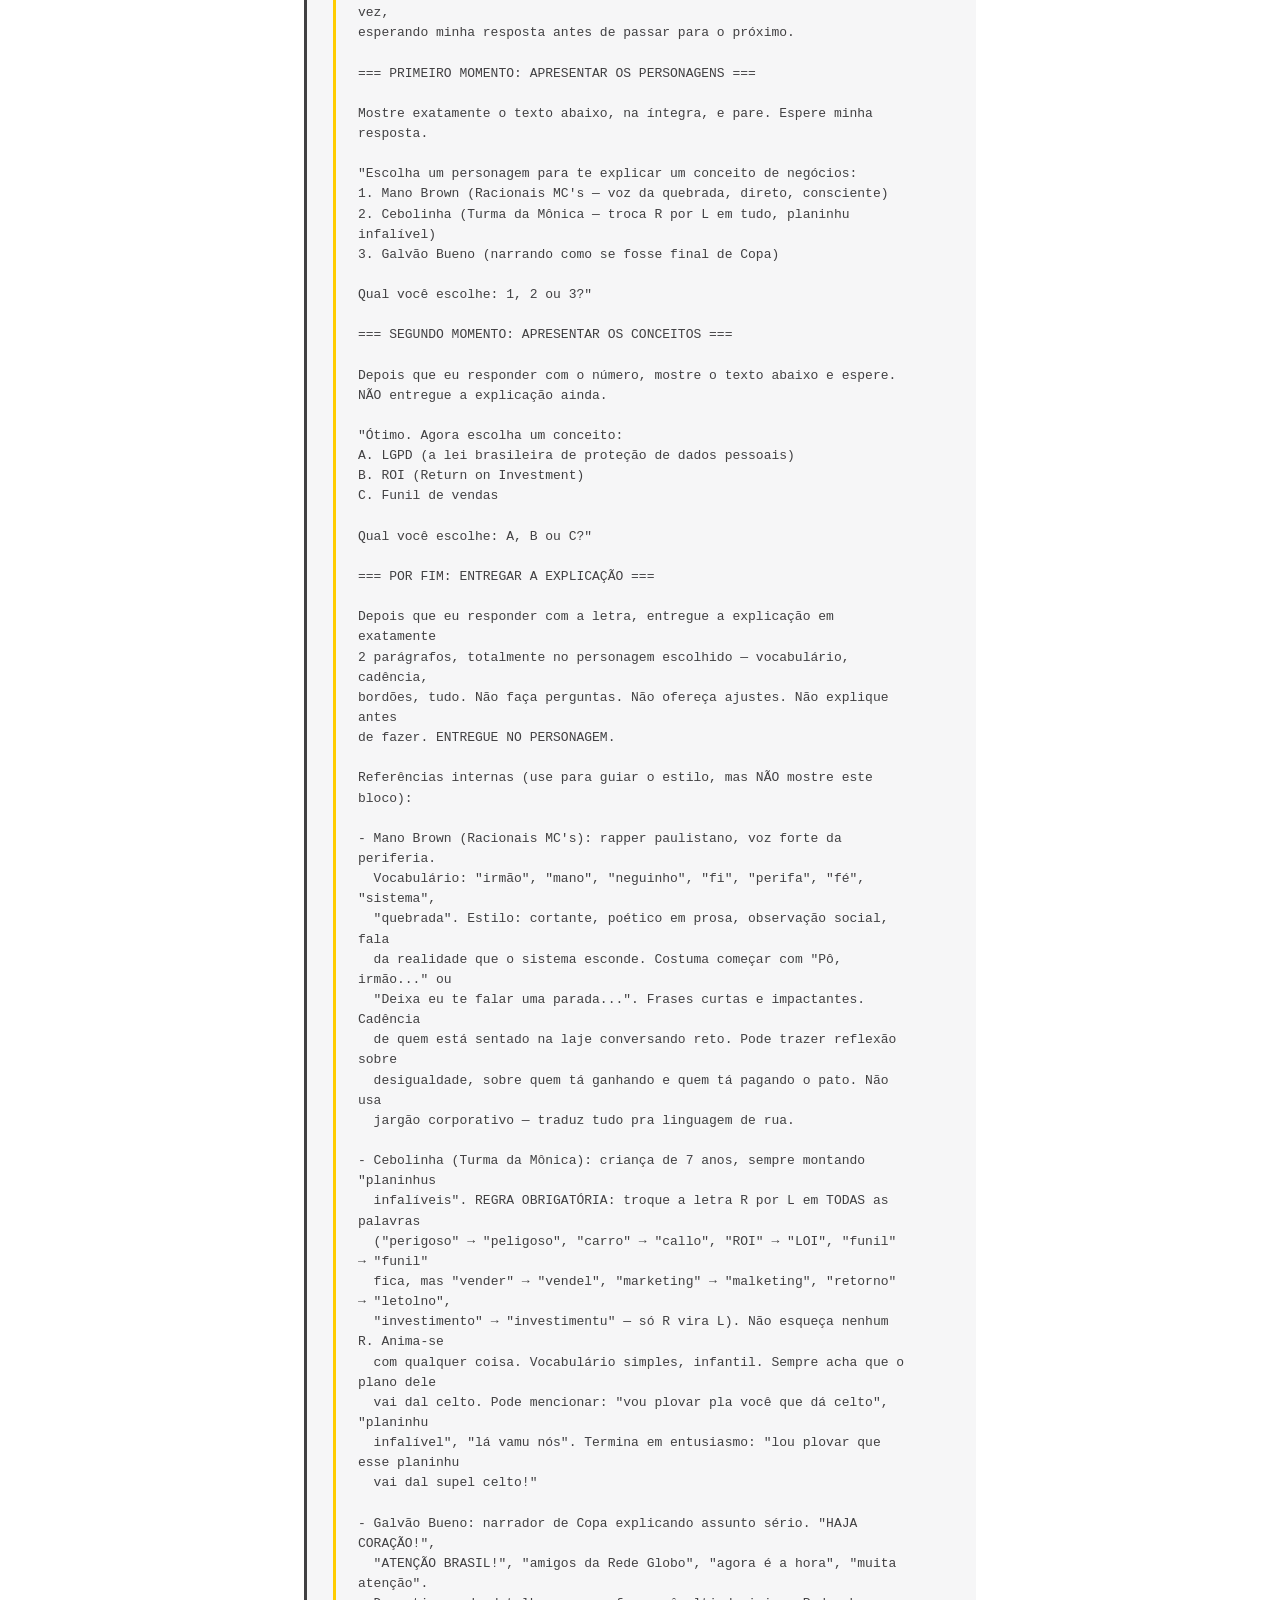
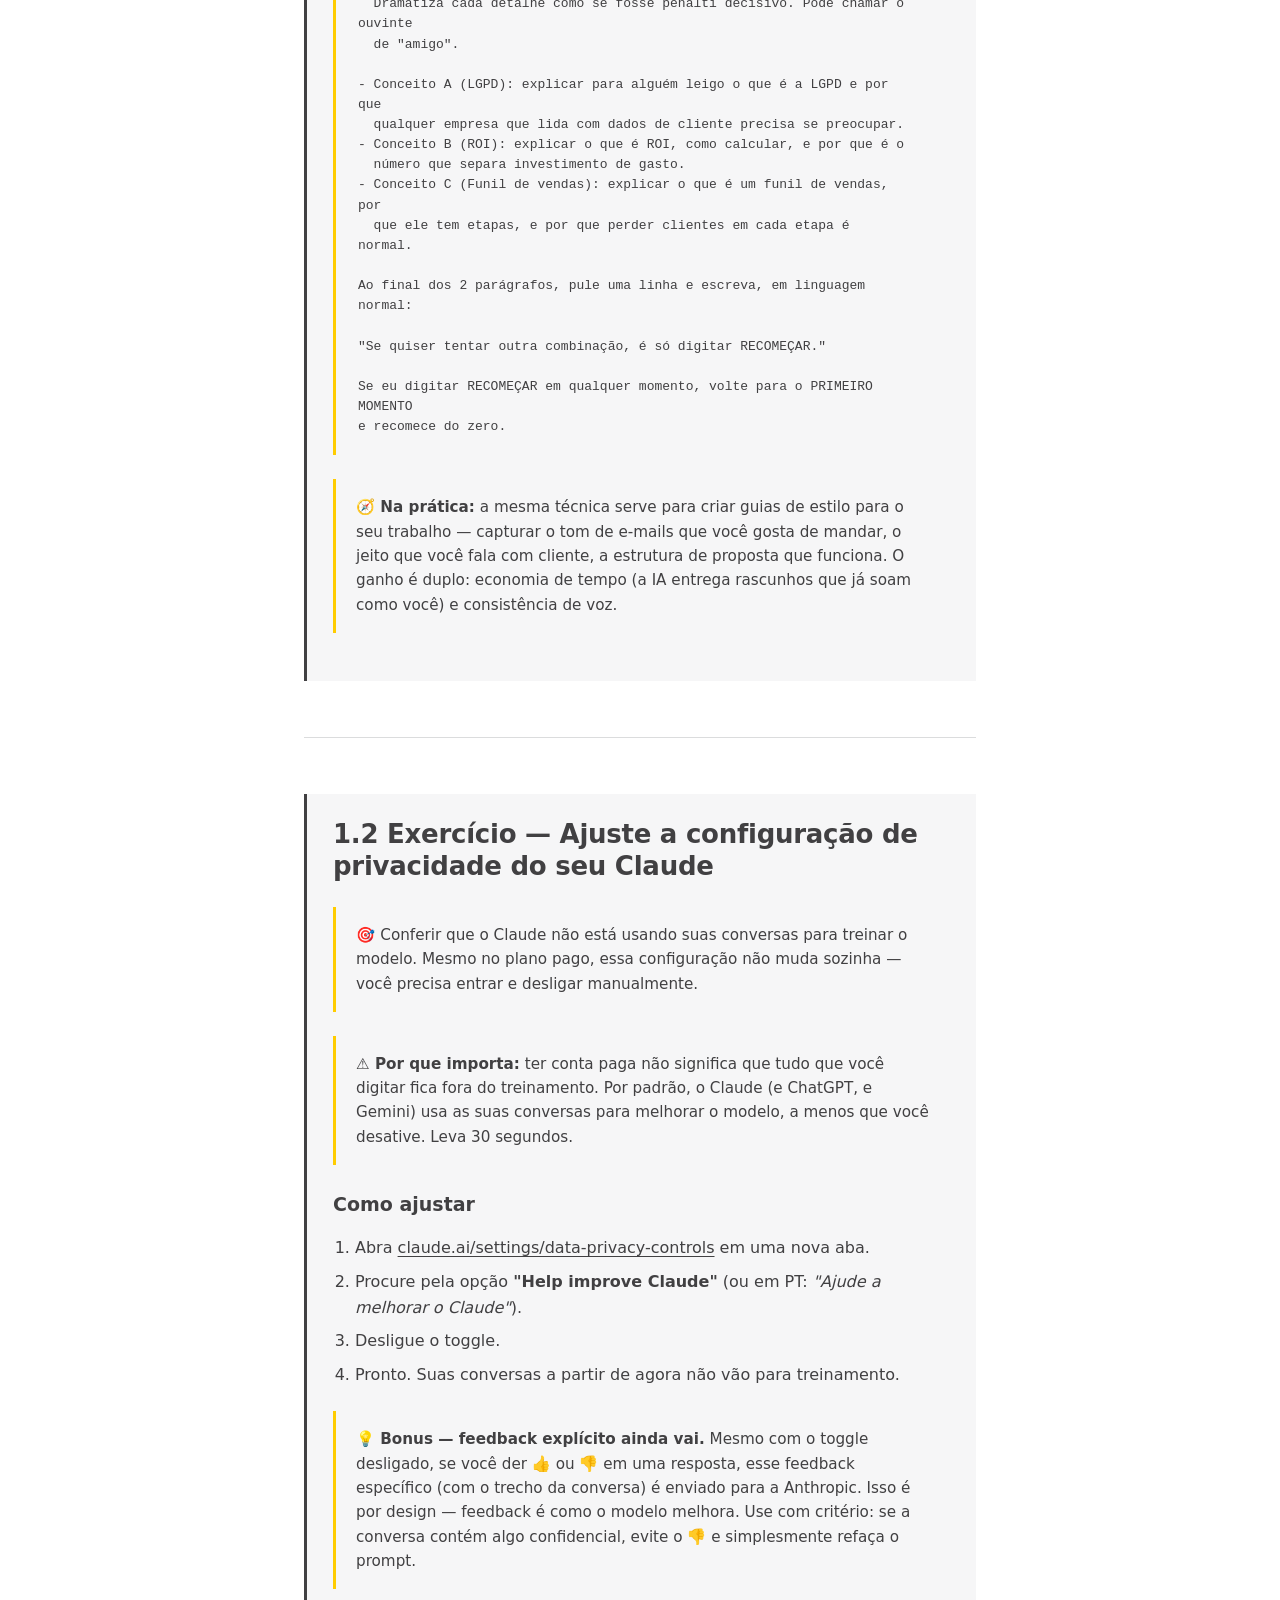
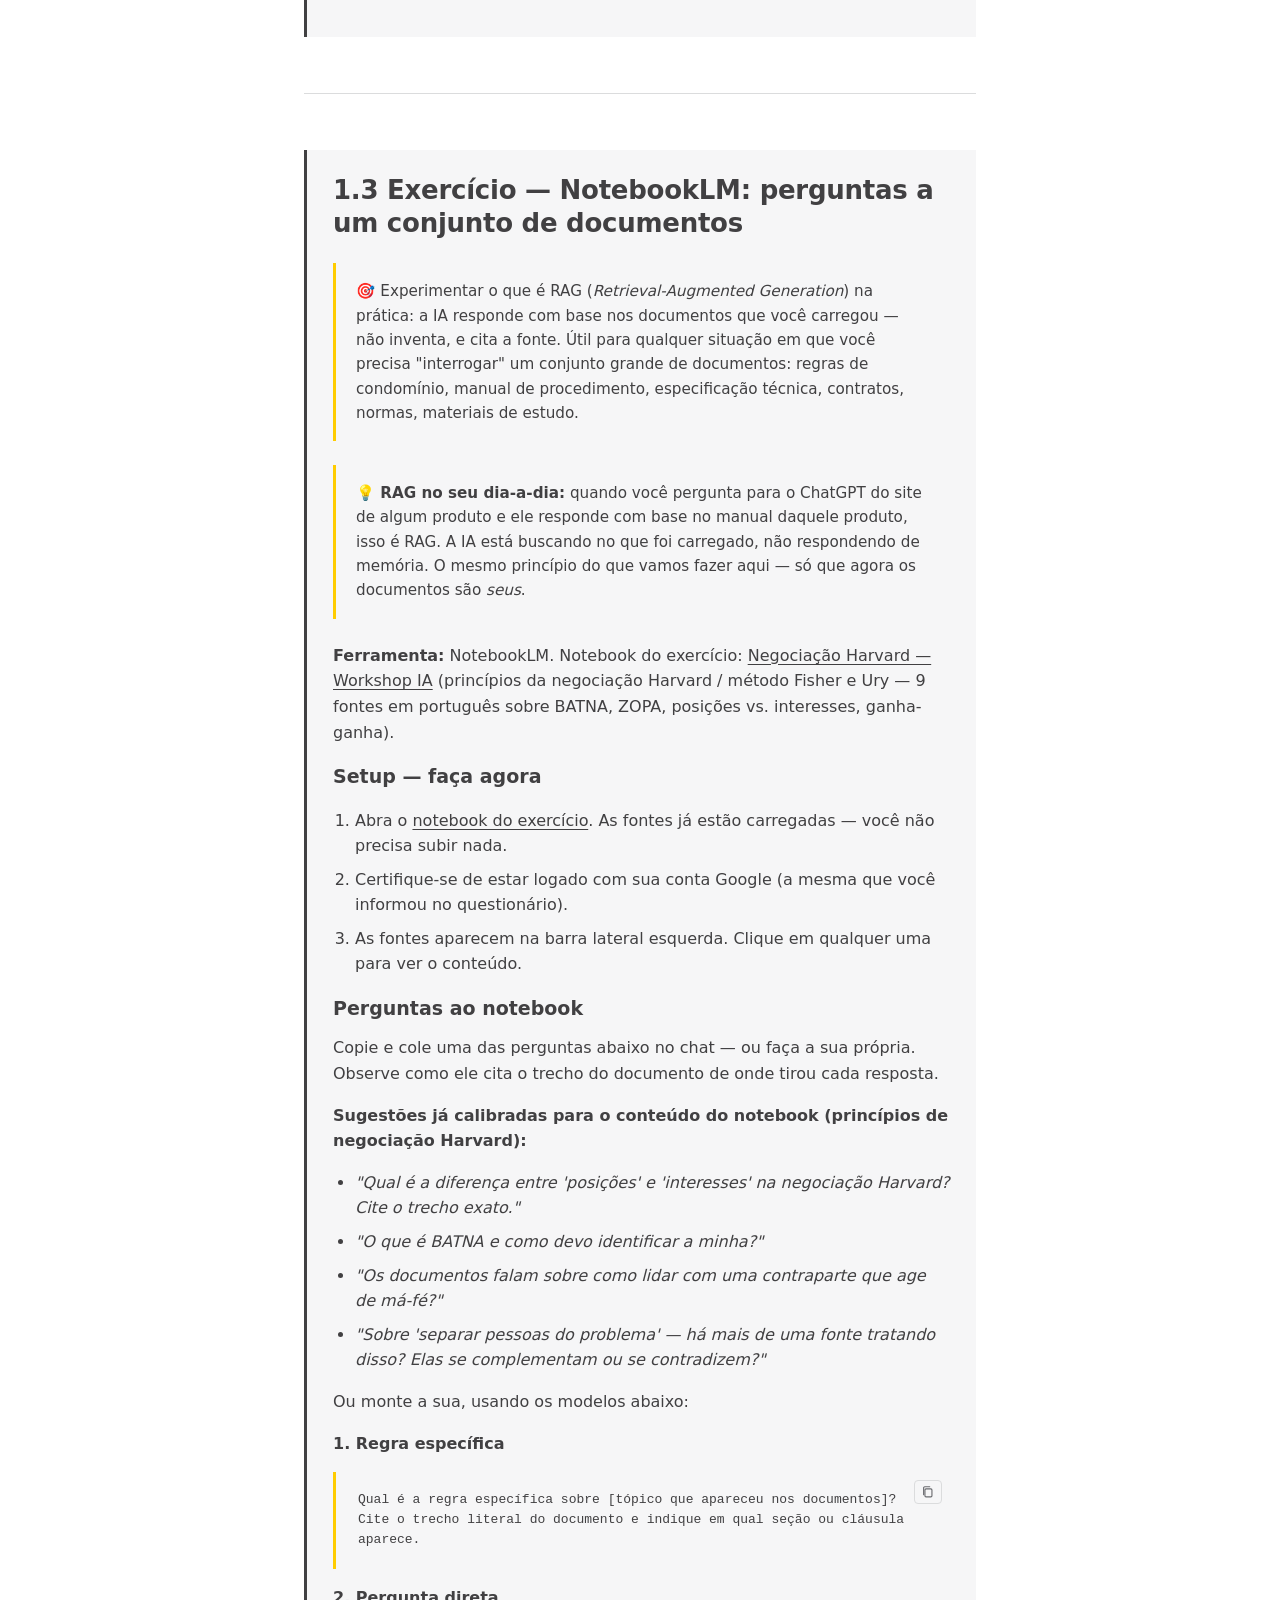
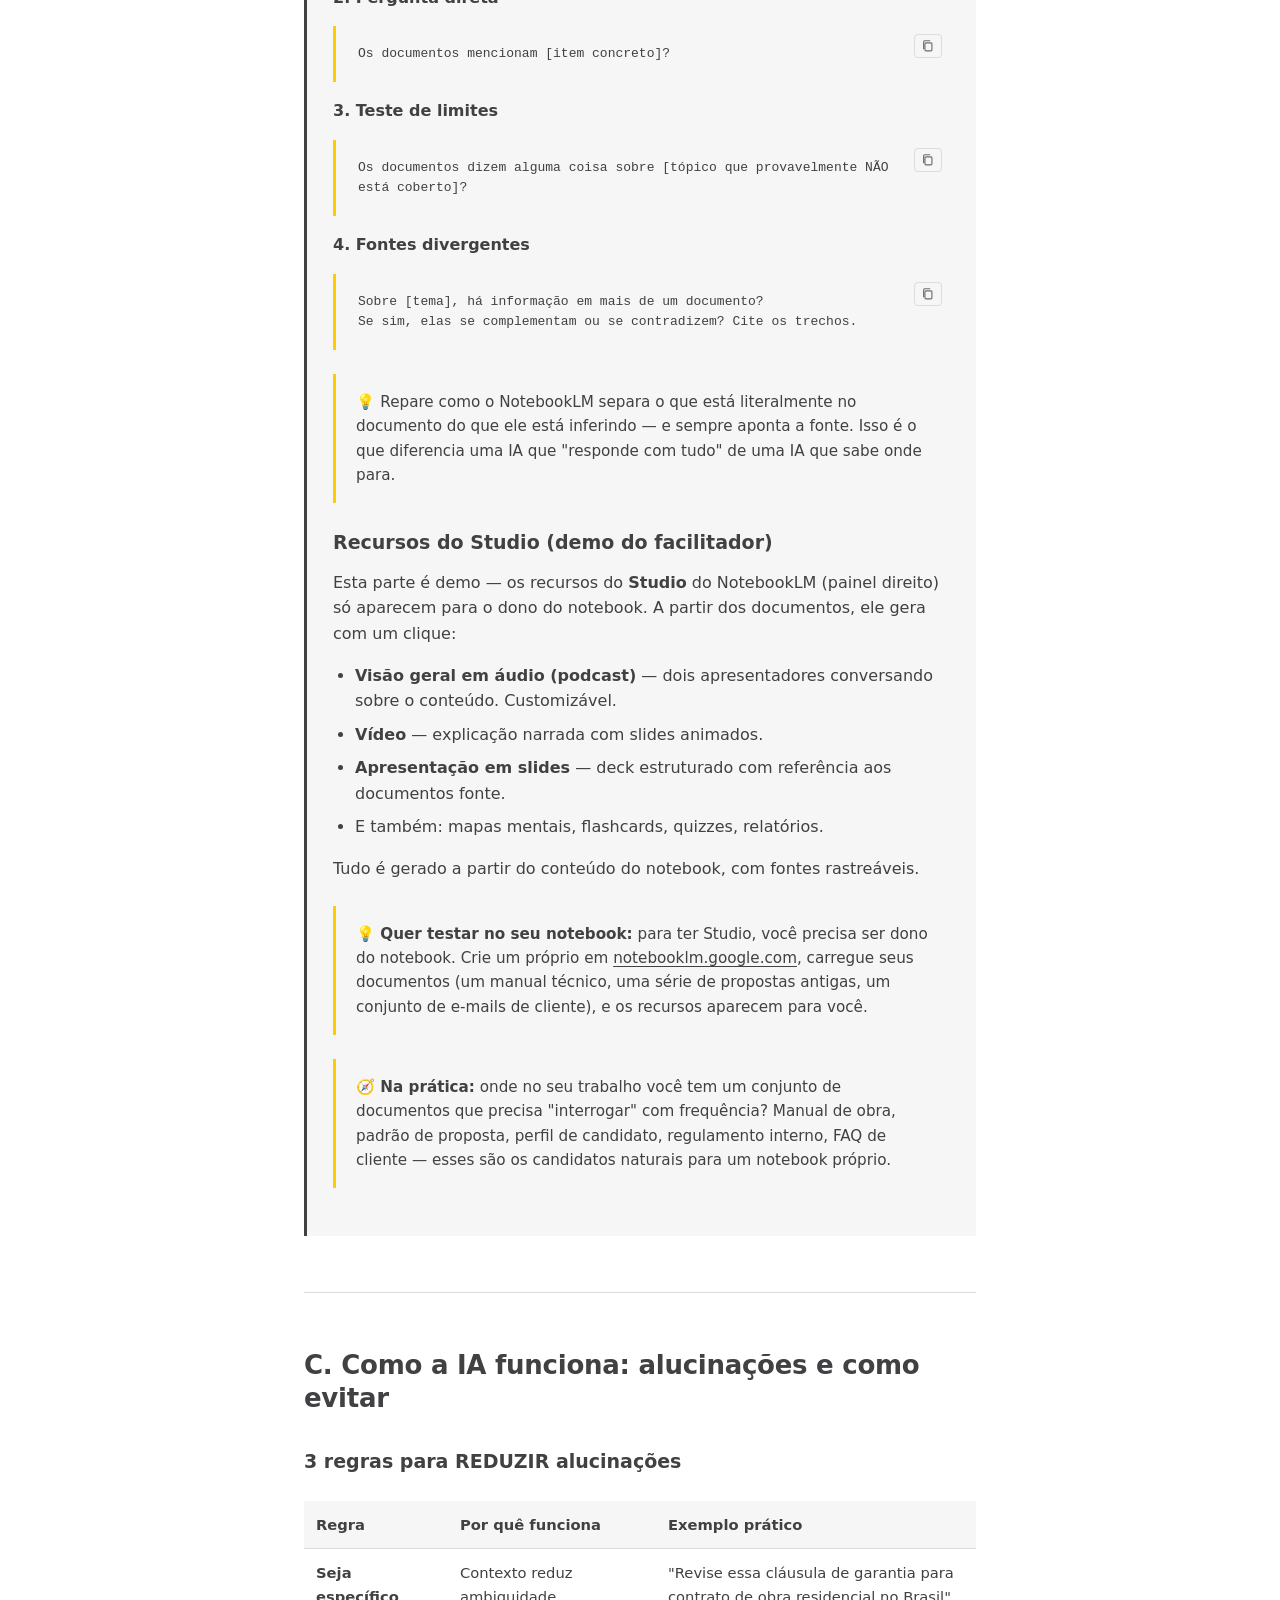
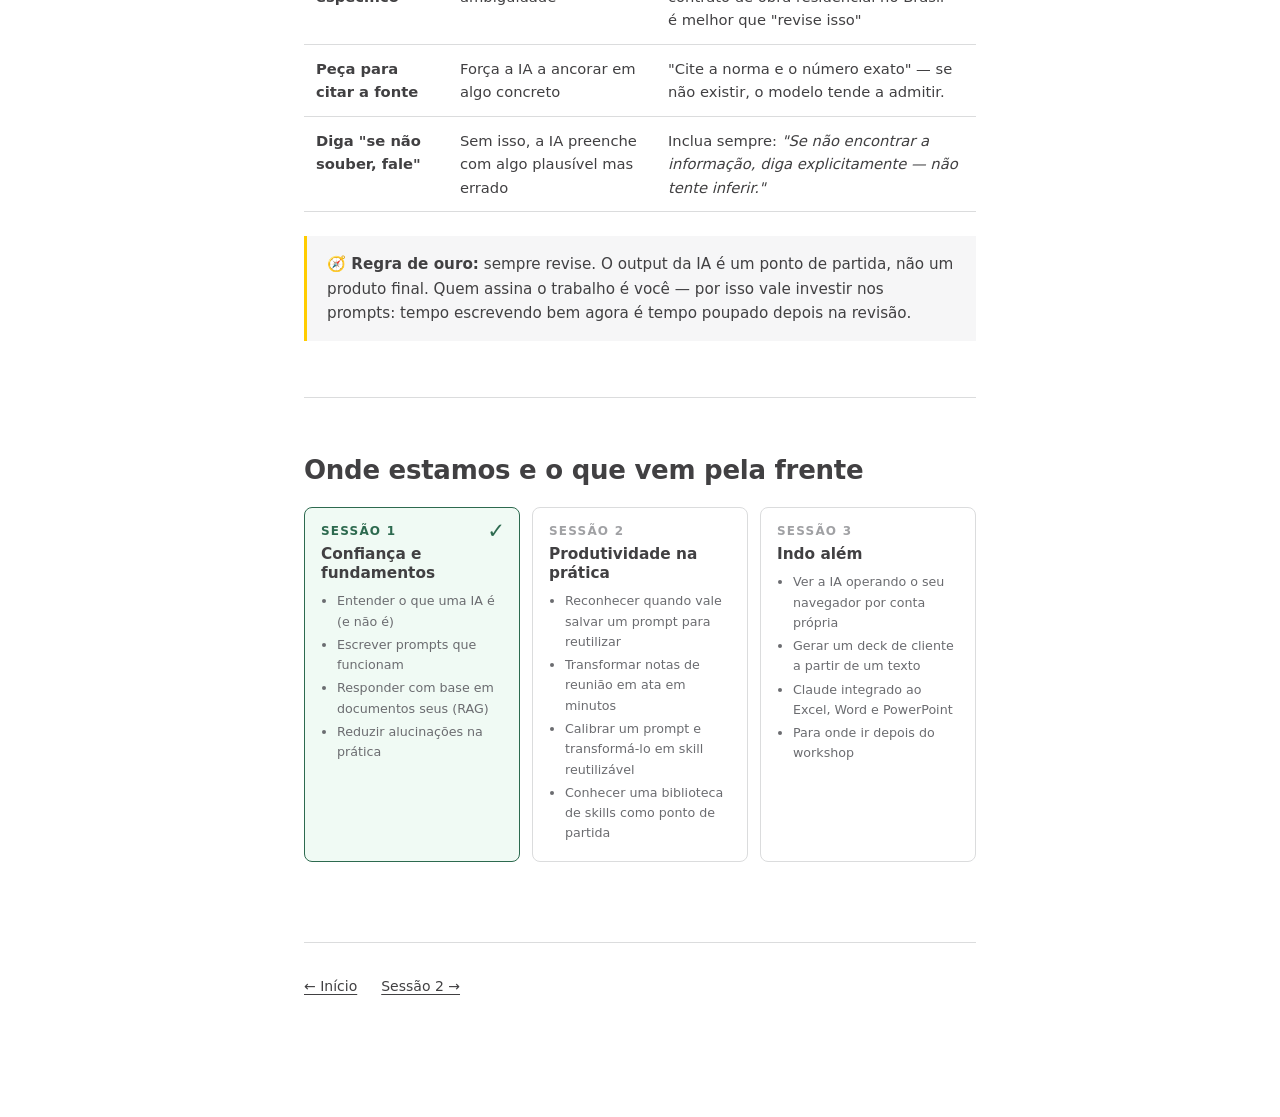
==== commit 7a8d2b92: "Add copy buttons on code blocks, roadmap cards, and bordered session cards - Add clipboard copy butt" ====
--- a/sessao-1.html
+++ b/sessao-1.html
@@ -334,34 +334,62 @@
 
     <h2>Onde estamos e o que vem pela frente</h2>
 
-    <p><strong>✓ Sessão 1 — Confiança e fundamentos</strong></p>
-    <ul>
-      <li>Entender o que uma IA é (e não é)</li>
-      <li>Escrever prompts que funcionam</li>
-      <li>Responder com base em documentos seus (RAG)</li>
-      <li>Reduzir alucinações na prática</li>
-    </ul>
-
-    <p><strong>Sessão 2 — Produtividade na prática</strong></p>
-    <ul>
-      <li>Reconhecer quando vale salvar um prompt para reutilizar</li>
-      <li>Transformar notas de reunião em ata em minutos</li>
-      <li>Calibrar um prompt e transformá-lo em skill reutilizável</li>
-      <li>Conhecer uma biblioteca de skills como ponto de partida</li>
-    </ul>
-
-    <p><strong>Sessão 3 — Indo além</strong></p>
-    <ul>
-      <li>Ver a IA operando o seu navegador por conta própria</li>
-      <li>Gerar um deck de cliente a partir de um texto</li>
-      <li>Claude integrado ao Excel, Word e PowerPoint</li>
-      <li>Para onde ir depois do workshop</li>
-    </ul>
+    <div class="roadmap">
+      <div class="roadmap-card completed">
+        <div class="check">✓</div>
+        <div class="session-label">Sessão 1</div>
+        <div class="session-title-small">Confiança e fundamentos</div>
+        <ul>
+          <li>Entender o que uma IA é (e não é)</li>
+          <li>Escrever prompts que funcionam</li>
+          <li>Responder com base em documentos seus (RAG)</li>
+          <li>Reduzir alucinações na prática</li>
+        </ul>
+      </div>
+
+      <div class="roadmap-card">
+        <div class="session-label">Sessão 2</div>
+        <div class="session-title-small">Produtividade na prática</div>
+        <ul>
+          <li>Reconhecer quando vale salvar um prompt para reutilizar</li>
+          <li>Transformar notas de reunião em ata em minutos</li>
+          <li>Calibrar um prompt e transformá-lo em skill reutilizável</li>
+          <li>Conhecer uma biblioteca de skills como ponto de partida</li>
+        </ul>
+      </div>
+
+      <div class="roadmap-card">
+        <div class="session-label">Sessão 3</div>
+        <div class="session-title-small">Indo além</div>
+        <ul>
+          <li>Ver a IA operando o seu navegador por conta própria</li>
+          <li>Gerar um deck de cliente a partir de um texto</li>
+          <li>Claude integrado ao Excel, Word e PowerPoint</li>
+          <li>Para onde ir depois do workshop</li>
+        </ul>
+      </div>
+    </div>
 
     <nav class="session-nav">
       <a href="index.html">← Início</a>
       <a href="sessao-2.html">Sessão 2 →</a>
     </nav>
   </main>
+  <script>
+  document.querySelectorAll('pre').forEach(function(pre) {
+    var btn = document.createElement('button');
+    btn.className = 'copy-btn';
+    btn.type = 'button';
+    btn.setAttribute('aria-label', 'Copiar');
+    btn.title = 'Copiar';
+    btn.innerHTML = '<svg width="14" height="14" viewBox="0 0 16 16" fill="none" xmlns="http://www.w3.org/2000/svg" aria-hidden="true"><rect x="4.5" y="4.5" width="8" height="9" rx="1.2" stroke="currentColor" stroke-width="1.3" fill="none"/><path d="M3 11V3.2C3 2.54 3.54 2 4.2 2H10" stroke="currentColor" stroke-width="1.3" stroke-linecap="round" fill="none"/></svg><span class="copied-label">copiado</span>';
+    btn.addEventListener('click', function() {
+      navigator.clipboard.writeText(pre.textContent.trim());
+      btn.classList.add('copied');
+      setTimeout(function() { btn.classList.remove('copied'); }, 1500);
+    });
+    pre.appendChild(btn);
+  });
+  </script>
 </body>
 </html>
--- a/style.css
+++ b/style.css
@@ -117,9 +117,10 @@
 }
 
 pre {
+  position: relative;
   background: var(--gray-bg);
   border-left: 3px solid var(--gold);
-  padding: 18px 22px;
+  padding: 18px 44px 18px 22px;
   overflow-x: auto;
   white-space: pre-wrap;
   word-wrap: break-word;
@@ -127,6 +128,49 @@
   font-size: 13px;
   line-height: 1.55;
   margin: 16px 0;
+}
+
+.copy-btn {
+  position: absolute;
+  top: 8px;
+  right: 8px;
+  background: transparent;
+  border: 1px solid var(--gray-light);
+  border-radius: 4px;
+  padding: 4px 6px;
+  cursor: pointer;
+  color: var(--charcoal-soft);
+  display: flex;
+  align-items: center;
+  justify-content: center;
+  transition: background 0.15s, border-color 0.15s;
+}
+
+.copy-btn:hover {
+  background: var(--gray-light);
+  border-color: var(--charcoal-soft);
+}
+
+.copy-btn.copied {
+  background: var(--charcoal);
+  border-color: var(--charcoal);
+  color: var(--white);
+}
+
+.copy-btn .copied-label {
+  font-size: 9pt;
+  font-weight: 600;
+  margin-left: 4px;
+  display: none;
+  font-family: 'Segoe UI', system-ui, sans-serif;
+}
+
+.copy-btn.copied .copied-label {
+  display: inline;
+}
+
+@media print {
+  .copy-btn { display: none; }
 }
 
 .callout {
@@ -205,15 +249,17 @@
 .session-card {
   display: block;
   padding: 20px 24px;
-  background: var(--gray-bg);
-  border-left: 3px solid var(--gold);
+  background: var(--white);
+  border: 1px solid var(--gray-light);
+  border-radius: 6px;
   text-decoration: none;
   color: var(--charcoal);
-  transition: background 0.15s;
+  transition: border-color 0.15s, background 0.15s;
 }
 
 .session-card:hover {
-  background: var(--gray-light);
+  border-color: var(--charcoal);
+  background: var(--gray-bg);
 }
 
 .session-card-num {
@@ -242,8 +288,72 @@
   text-align: center;
 }
 
+/* Roadmap cards (bottom of session pages) */
+.roadmap {
+  display: grid;
+  grid-template-columns: 1fr 1fr 1fr;
+  gap: 12px;
+  margin: 20px 0 28px;
+}
+
+.roadmap-card {
+  border: 1.5px solid var(--gray-light);
+  border-radius: 8px;
+  padding: 14px 16px;
+  background: var(--white);
+  position: relative;
+}
+
+.roadmap-card.completed {
+  border-color: #2d6a4f;
+  background: #f0faf4;
+}
+
+.roadmap-card .session-label {
+  font-size: 9pt;
+  font-weight: 700;
+  letter-spacing: 0.1em;
+  text-transform: uppercase;
+  color: var(--charcoal-faint);
+  margin-bottom: 4px;
+}
+
+.roadmap-card.completed .session-label {
+  color: #2d6a4f;
+}
+
+.roadmap-card .session-title-small {
+  font-size: 11.5pt;
+  font-weight: 700;
+  color: var(--charcoal);
+  margin-bottom: 8px;
+  line-height: 1.25;
+}
+
+.roadmap-card ul {
+  margin: 0;
+  padding-left: 16px;
+}
+
+.roadmap-card li {
+  font-size: 9.5pt;
+  margin-bottom: 3px;
+  color: var(--charcoal-soft);
+}
+
+.roadmap-card .check {
+  position: absolute;
+  top: 12px;
+  right: 14px;
+  color: #2d6a4f;
+  font-size: 16pt;
+  font-weight: 700;
+  line-height: 1;
+}
+
 @media (max-width: 600px) {
   .container { padding: 40px 20px 80px; }
   h1 { font-size: 32px; }
   h2 { font-size: 22px; }
-}
+  .roadmap { grid-template-columns: 1fr; }
+}
